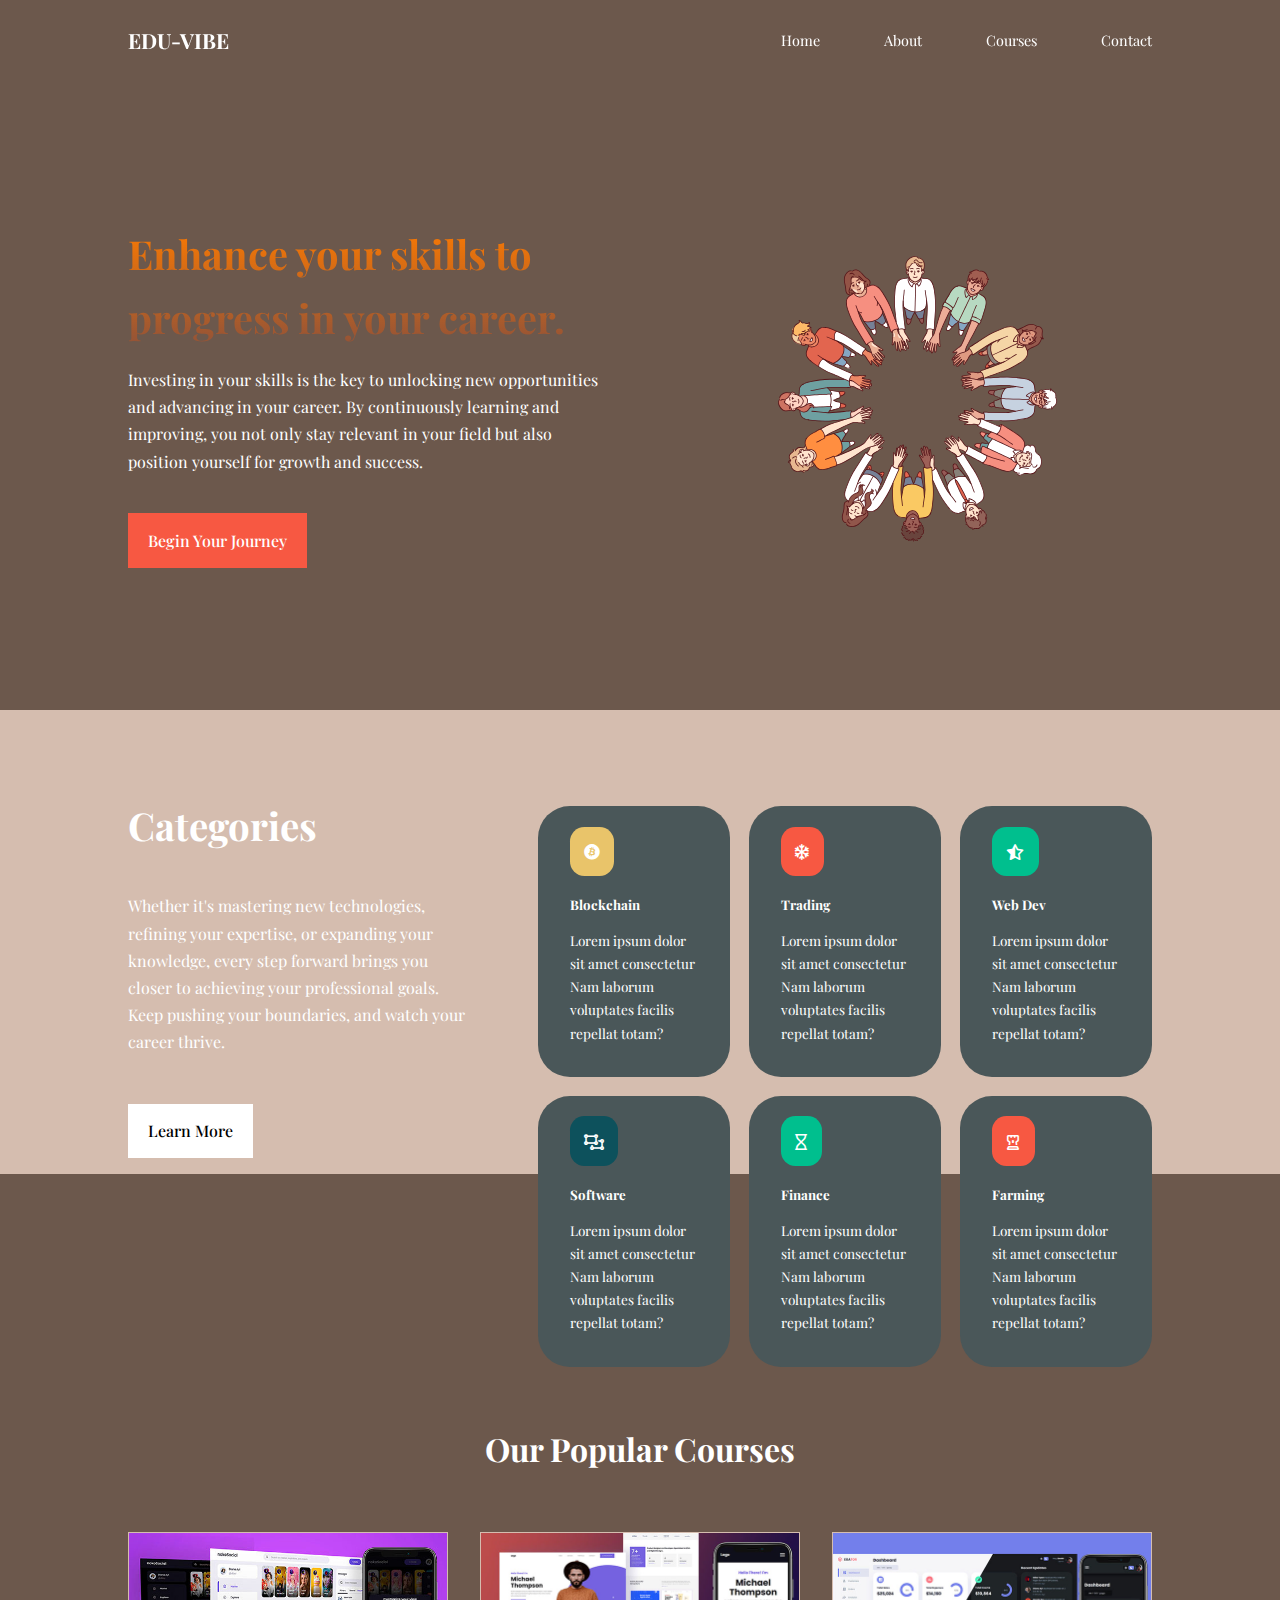
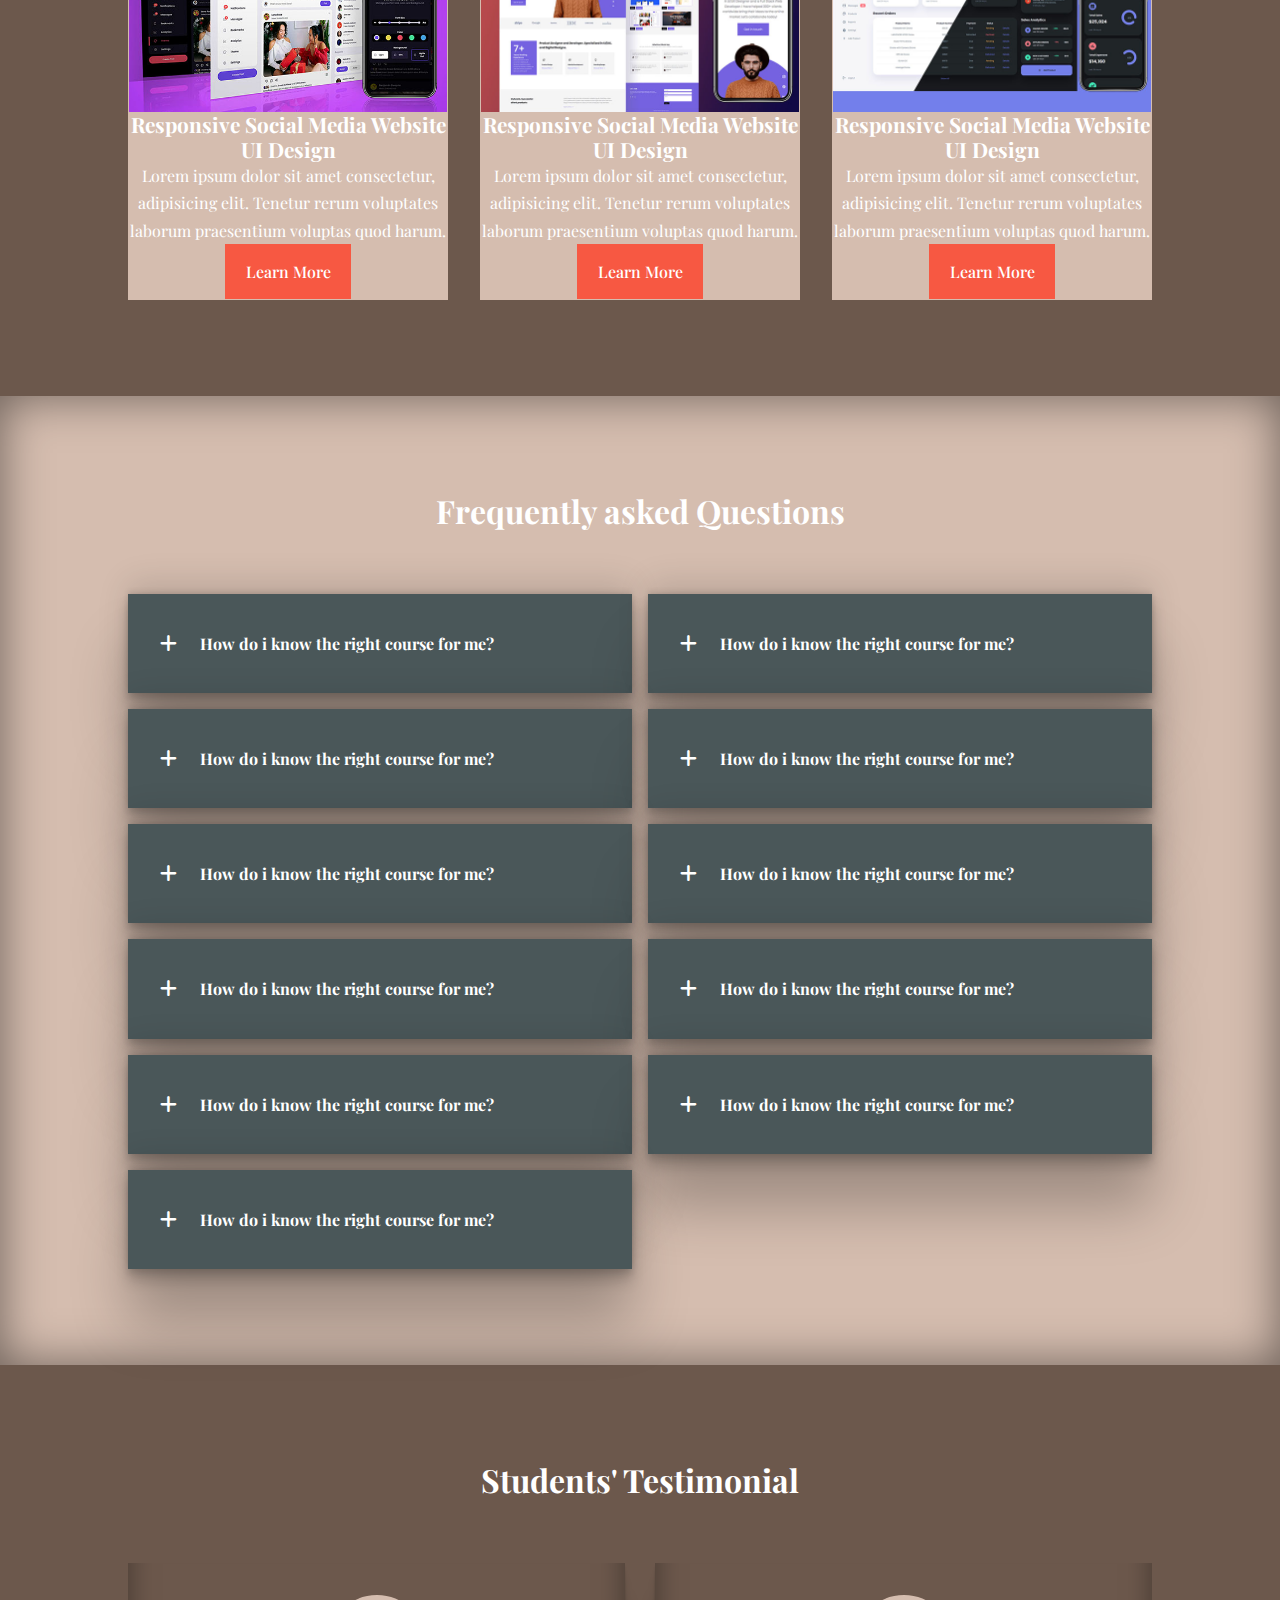
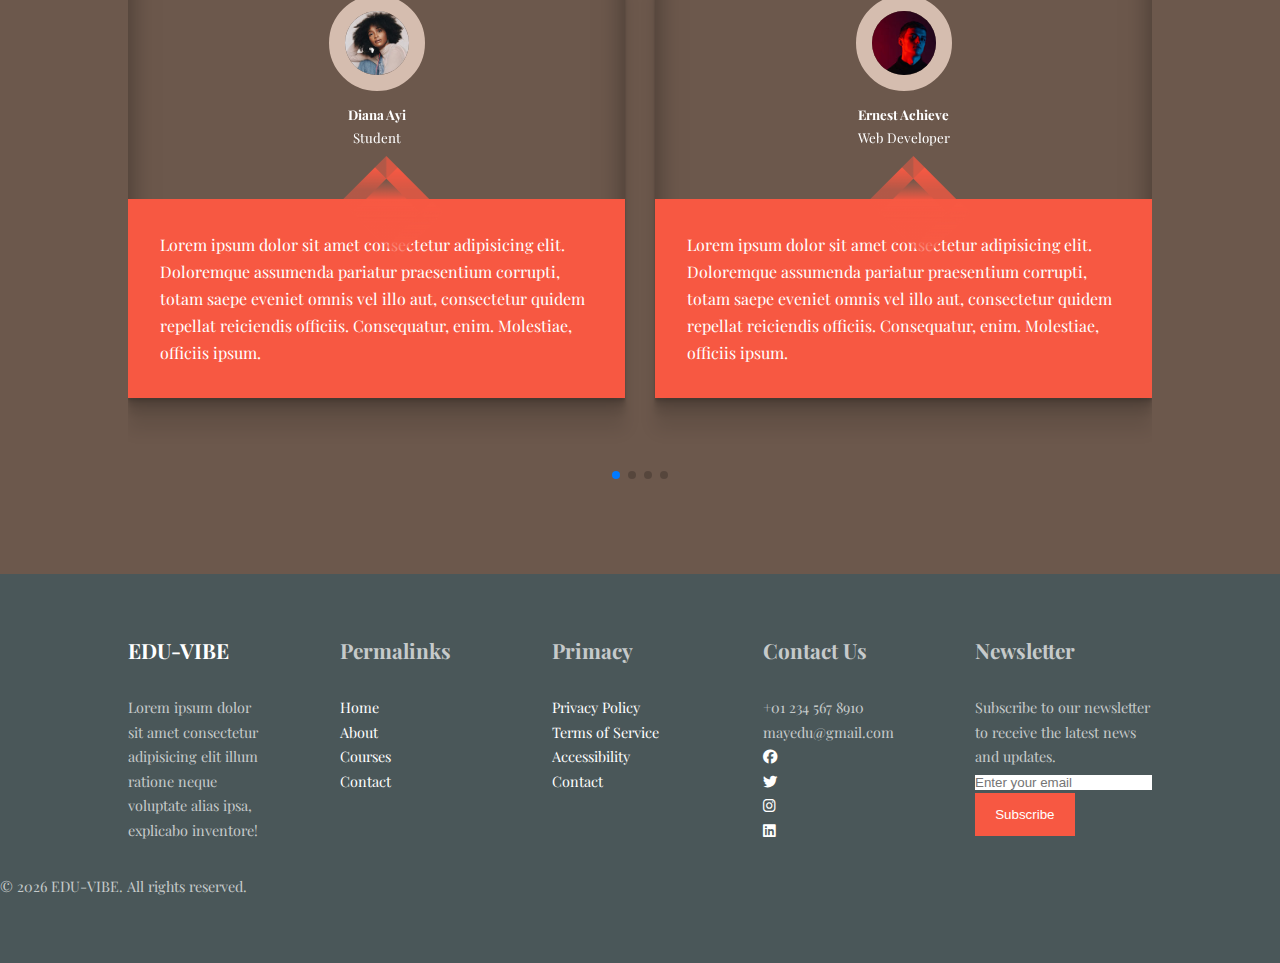
==== index.html @ c675acfc "updated" ====
<!DOCTYPE html>
<html lang="en">

<head>
    <meta charset="UTF-8">
    <meta name="viewport" content="width=device-width, initial-scale=1.0">
    <link rel="icon" href="./images/favicon.ico" type="image/favicon.ico">
    <title>Responsive Education Multi-page Website Using HTML, CSS and JavaScript</title>
    <link rel="stylesheet" href="./css/style.css">

    <!-- For Awesome font-->
    <link rel="stylesheet" href="https://cdnjs.cloudflare.com/ajax/libs/font-awesome/6.7.2/css/all.min.css"
        integrity="sha512-Evv84Mr4kqVGRNSgIGL/F/aIDqQb7xQ2vcrdIwxfjThSH8CSR7PBEakCr51Ck+w+/U6swU2Im1vVX0SVk9ABhg=="
        crossorigin="anonymous" referrerpolicy="no-referrer" />

    <!-- Google font  -->
    <link rel="preconnect" href="https://fonts.googleapis.com">
    <link rel="preconnect" href="https://fonts.gstatic.com" crossorigin>
    <link href="https://fonts.googleapis.com/css2?family=Playfair+Display:ital,wght@0,400..900;1,400..900&display=swap"
        rel="stylesheet">

    <!-- Swiper  -->
    <link rel="stylesheet" href="https://cdn.jsdelivr.net/npm/swiper@11/swiper-bundle.min.css" />


    <script src="./main.js" defer></script>

</head>

<body>
    <!--============ NAVBAR ============== -->
    <nav>
        <div class="container nav__container">
            <a href="index.html">
                <h4 class="">EDU-VIBE</h4>
            </a>
            <ul class="nav__menu">
                <li><a href="index.html">Home</a></li>
                <li><a href="about.html">About</a></li>
                <li><a href="courses.html">Courses</a></li>
                <li><a href="contact.html">Contact</a></li>
            </ul>
            <button id="open-menu-btn">
                <i class="fa-solid fa-bars"></i>
            </button>
            <button id="close-menu-btn">
                <i class="fa-solid fa-xmark"></i>
            </button>
        </div>
    </nav>
    <!--============ NAVBAR ENDS ============== -->

    <!--============ HERO ============== -->
    <header class="">
        <div class="container header__container">
            <div class="header__left">
                <h1 class="hero-text">Enhance your skills to progress in your career.</h1>
                <p class="">Investing in your skills is the key to unlocking new opportunities and advancing in your
                    career. By continuously learning and improving, you not only stay relevant in your field but also
                    position yourself for growth and success.

                </p>
                <a href="courses.html" class="btn btn-primary">Begin Your Journey</a>
            </div>
            <div class="header__right">
                <div class="header__right__image">
                    <img src="./images/hero.svg" alt="">
                </div>
            </div>
        </div>
    </header>
    <!--============ HERO ENDS ============== -->

    <!--============ CATEGORY SECTION ============== -->
    <section class="categories">
        <div class="container categories__container">
            <div class="categories__left">
                <h1 class="">Categories</h1>
                <p class="">Whether it's mastering new technologies, refining your
                    expertise, or expanding your knowledge, every step forward brings you closer to achieving your
                    professional goals. Keep pushing your boundaries, and watch your career thrive.</p>
                <a href="#" class="btn">Learn More</a>
            </div>
            <div class="categories__right">
                <article class="category">
                    <span class="category__icon"><i class="fa-brands fa-bitcoin"></i></span>
                    <h5>Blockchain</h5>
                    <p class="">Lorem ipsum dolor sit amet consectetur Nam laborum voluptates facilis repellat totam?
                    </p>
                </article>
                <article class="category">
                    <span class="category__icon"><i class="fa-regular fa-snowflake"></i></span>
                    <h5>Trading</h5>
                    <p class="">Lorem ipsum dolor sit amet consectetur Nam laborum voluptates facilis repellat totam?
                    </p>
                </article>
                <article class="category">
                    <span class="category__icon"><i class="fa-regular fa-star-half-stroke"></i></span>
                    <h5>Web Dev</h5>
                    <p class="">Lorem ipsum dolor sit amet consectetur Nam laborum voluptates facilis repellat totam?
                    </p>
                </article>
                <article class="category">
                    <span class="category__icon"><i class="fa-regular fa-object-ungroup"></i></span>
                    <h5>Software</h5>
                    <p class="">Lorem ipsum dolor sit amet consectetur Nam laborum voluptates facilis repellat totam?
                    </p>
                </article>
                <article class="category">
                    <span class="category__icon"><i class="fa-regular fa-hourglass"></i></span>
                    <h5>Finance</h5>
                    <p class="">Lorem ipsum dolor sit amet consectetur Nam laborum voluptates facilis repellat totam?
                    </p>
                </article>
                <article class="category">
                    <span class="category__icon"><i class="fa-regular fa-chess-rook"></i></span>
                    <h5>Farming</h5>
                    <p class="">Lorem ipsum dolor sit amet consectetur Nam laborum voluptates facilis repellat totam?
                    </p>
                </article>
            </div>
        </div>
    </section>
    <!--============ END OF CATEGORY SECTION ============== -->

    <!--============ COURSES SECTION ============== -->
    <section class="courses">
        <h2>Our Popular Courses</h2>
        <div class="container courses__container">
            <article class="course">
                <div class="course__image">
                    <img src="./images/course1.jpg" alt="">
                </div>
                <h4>Responsive Social Media Website UI Design</h4>
                <p>Lorem ipsum dolor sit amet consectetur, adipisicing elit. Tenetur rerum voluptates laborum
                    praesentium voluptas quod harum.</p>
                <a href="courses.html" class="btn btn-primary">Learn More</a>
            </article>

            <article class="course">
                <div class="course__image">
                    <img src="./images/course2.jpg" alt="">
                </div>
                <h4>Responsive Social Media Website UI Design</h4>
                <p>Lorem ipsum dolor sit amet consectetur, adipisicing elit. Tenetur rerum voluptates laborum
                    praesentium voluptas quod harum.</p>
                <a href="courses.html" class="btn btn-primary">Learn More</a>
            </article>

            <article class="course">
                <div class="course__image">
                    <img src="./images/course3.jpg" alt="">
                </div>
                <h4>Responsive Social Media Website UI Design</h4>
                <p>Lorem ipsum dolor sit amet consectetur, adipisicing elit. Tenetur rerum voluptates laborum
                    praesentium voluptas quod harum.</p>
                <a href="courses.html" class="btn btn-primary">Learn More</a>
            </article>
        </div>
    </section>
    <!--============ END OF COURSES SECTION ============== -->


    <!--============ FAQS SECTION ============== -->
    <section class="faqs">
        <h2 class="">Frequently asked Questions </h2>
        <div class="container faqs__container">
            <article class="faq">
                <div class="faq__icon"><i class="fa-solid fa-plus"></i></div>
                <div class="question__answer">
                    <h4 class="">How do i know the right course for me?</h4>
                    <p class="">Lorem ipsum dolor sit amet consectetur adipisicing elit. Repellat ab alias deleniti eum
                        beatae officiis facere adipisci? Eligendi non quisquam, dolores iusto velit molestiae eveniet
                        vitae tempora saepe distinctio aliquid.</p>
                </div>
            </article>
            <article class="faq">
                <div class="faq__icon"><i class="fa-solid fa-plus"></i></div>
                <div class="question__answer">
                    <h4 class="">How do i know the right course for me?</h4>
                    <p class="">Lorem ipsum dolor sit amet consectetur adipisicing elit. Repellat ab alias deleniti eum
                        beatae officiis facere adipisci? Eligendi non quisquam, dolores iusto velit molestiae eveniet
                        vitae tempora saepe distinctio aliquid.</p>
                </div>
            </article>
            <article class="faq">
                <div class="faq__icon"><i class="fa-solid fa-plus"></i></div>
                <div class="question__answer">
                    <h4 class="">How do i know the right course for me?</h4>
                    <p class="">Lorem ipsum dolor sit amet consectetur adipisicing elit. Repellat ab alias deleniti eum
                        beatae officiis facere adipisci? Eligendi non quisquam, dolores iusto velit molestiae eveniet
                        vitae tempora saepe distinctio aliquid.</p>
                </div>
            </article>
            <article class="faq">
                <div class="faq__icon"><i class="fa-solid fa-plus"></i></div>
                <div class="question__answer">
                    <h4 class="">How do i know the right course for me?</h4>
                    <p class="">Lorem ipsum dolor sit amet consectetur adipisicing elit. Repellat ab alias deleniti eum
                        beatae officiis facere adipisci? Eligendi non quisquam, dolores iusto velit molestiae eveniet
                        vitae tempora saepe distinctio aliquid.</p>
                </div>
            </article>
            <article class="faq">
                <div class="faq__icon"><i class="fa-solid fa-plus"></i></div>
                <div class="question__answer">
                    <h4 class="">How do i know the right course for me?</h4>
                    <p class="">Lorem ipsum dolor sit amet consectetur adipisicing elit. Repellat ab alias deleniti eum
                        beatae officiis facere adipisci? Eligendi non quisquam, dolores iusto velit molestiae eveniet
                        vitae tempora saepe distinctio aliquid.</p>
                </div>
            </article>
            <article class="faq">
                <div class="faq__icon"><i class="fa-solid fa-plus"></i></div>
                <div class="question__answer">
                    <h4 class="">How do i know the right course for me?</h4>
                    <p class="">Lorem ipsum dolor sit amet consectetur adipisicing elit. Repellat ab alias deleniti eum
                        beatae officiis facere adipisci? Eligendi non quisquam, dolores iusto velit molestiae eveniet
                        vitae tempora saepe distinctio aliquid.</p>
                </div>
            </article>
            <article class="faq">
                <div class="faq__icon"><i class="fa-solid fa-plus"></i></div>
                <div class="question__answer">
                    <h4 class="">How do i know the right course for me?</h4>
                    <p class="">Lorem ipsum dolor sit amet consectetur adipisicing elit. Repellat ab alias deleniti eum
                        beatae officiis facere adipisci? Eligendi non quisquam, dolores iusto velit molestiae eveniet
                        vitae tempora saepe distinctio aliquid.</p>
                </div>
            </article>
            <article class="faq">
                <div class="faq__icon"><i class="fa-solid fa-plus"></i></div>
                <div class="question__answer">
                    <h4 class="">How do i know the right course for me?</h4>
                    <p class="">Lorem ipsum dolor sit amet consectetur adipisicing elit. Repellat ab alias deleniti eum
                        beatae officiis facere adipisci? Eligendi non quisquam, dolores iusto velit molestiae eveniet
                        vitae tempora saepe distinctio aliquid.</p>
                </div>
            </article>
            <article class="faq">
                <div class="faq__icon"><i class="fa-solid fa-plus"></i></div>
                <div class="question__answer">
                    <h4 class="">How do i know the right course for me?</h4>
                    <p class="">Lorem ipsum dolor sit amet consectetur adipisicing elit. Repellat ab alias deleniti eum
                        beatae officiis facere adipisci? Eligendi non quisquam, dolores iusto velit molestiae eveniet
                        vitae tempora saepe distinctio aliquid.</p>
                </div>
            </article>
            <article class="faq">
                <div class="faq__icon"><i class="fa-solid fa-plus"></i></div>
                <div class="question__answer">
                    <h4 class="">How do i know the right course for me?</h4>
                    <p class="">Lorem ipsum dolor sit amet consectetur adipisicing elit. Repellat ab alias deleniti eum
                        beatae officiis facere adipisci? Eligendi non quisquam, dolores iusto velit molestiae eveniet
                        vitae tempora saepe distinctio aliquid.</p>
                </div>
            </article>
            <article class="faq">
                <div class="faq__icon"><i class="fa-solid fa-plus"></i></div>
                <div class="question__answer">
                    <h4 class="">How do i know the right course for me?</h4>
                    <p class="">Lorem ipsum dolor sit amet consectetur adipisicing elit. Repellat ab alias deleniti eum
                        beatae officiis facere adipisci? Eligendi non quisquam, dolores iusto velit molestiae eveniet
                        vitae tempora saepe distinctio aliquid.</p>
                </div>
            </article>
        </div>
    </section>
    <!--============ END OF FAQS SECTION ============== -->


    <!--============ TESTIMONIAL SECTION ============== -->
    <section class="section container testimonials__container mySwiper">
        <h2 class="">Students' Testimonial</h2>
        <div class="swiper-wrapper">
            <article class="testimonial swiper-slide">
                <div class="avatar">
                    <img src="./images/avatar1.jpg" alt="">
                </div>
                <div class="testimonial__info">
                    <h5>Diana Ayi</h5>
                    <small>Student</small>
                </div>
                <div class="testimonial__body">
                    <p>
                        Lorem ipsum dolor sit amet consectetur adipisicing elit. Doloremque assumenda pariatur
                        praesentium corrupti, totam saepe eveniet omnis vel illo aut, consectetur quidem repellat
                        reiciendis officiis. Consequatur, enim. Molestiae, officiis ipsum.
                    </p>
                </div>
            </article>
            <article class="testimonial swiper-slide">
                <div class="avatar">
                    <img src="./images/avatar2.jpg" alt="">
                </div>
                <div class="testimonial__info">
                    <h5>Ernest Achieve</h5>
                    <small>Web Developer</small>
                </div>
                <div class="testimonial__body">
                    <p>
                        Lorem ipsum dolor sit amet consectetur adipisicing elit. Doloremque assumenda pariatur
                        praesentium corrupti, totam saepe eveniet omnis vel illo aut, consectetur quidem repellat
                        reiciendis officiis. Consequatur, enim. Molestiae, officiis ipsum.
                    </p>
                </div>
            </article>
            <article class="testimonial swiper-slide">
                <div class="avatar">
                    <img src="./images/avatar3.jpg" alt="">
                </div>
                <div class="testimonial__info">
                    <h5>Edem Quist</h5>
                    <small>Student</small>
                </div>
                <div class="testimonial__body">
                    <p>
                        Lorem ipsum dolor sit amet consectetur adipisicing elit. Doloremque assumenda pariatur
                        praesentium corrupti, totam saepe eveniet omnis vel illo aut, consectetur quidem repellat
                        reiciendis officiis. Consequatur, enim. Molestiae, officiis ipsum.
                    </p>
                </div>
            </article>
            <article class="testimonial swiper-slide">
                <div class="avatar">
                    <img src="./images/avatar4.jpg" alt="">
                </div>
                <div class="testimonial__info">
                    <h5>Hajia Bintu</h5>
                    <small>Student</small>
                </div>
                <div class="testimonial__body">
                    <p>
                        Lorem ipsum dolor sit amet consectetur adipisicing elit. Doloremque assumenda pariatur
                        praesentium corrupti, totam saepe eveniet omnis vel illo aut, consectetur quidem repellat
                        reiciendis officiis. Consequatur, enim. Molestiae, officiis ipsum.
                    </p>
                </div>
            </article>
            <article class="testimonial swiper-slide">
                <div class="avatar">
                    <img src="./images/avatar5.jpg" alt="">
                </div>
                <div class="testimonial__info">
                    <h5>Jane Doe</h5>
                    <small>Student</small>
                </div>
                <div class="testimonial__body">
                    <p>
                        Lorem ipsum dolor sit amet consectetur adipisicing elit. Doloremque assumenda pariatur
                        praesentium corrupti, totam saepe eveniet omnis vel illo aut, consectetur quidem repellat
                        reiciendis officiis.Totam saepe eveniet omnis vel illo aut, consectetur reiciendis officiis.
                    </p>
                </div>
            </article>
        </div>
        <div class="swiper-pagination"></div>
    </section>
    <!--============ END OF TESTIMONIAL SECTION ============== -->



    <!--============ FOOTER  SECTION ============== -->
    <footer class="">
        <div class="container footer__container">
            <div class="footer__1">
                <a href="index.html" class="footer__logo">
                    <h4>EDU-VIBE</h4>
                </a>
                <p>Lorem ipsum dolor sit amet consectetur adipisicing elit illum ratione neque voluptate alias ipsa,
                    explicabo inventore!</p>
            </div>
            <div class="footer_2">
                <h4>Permalinks</h4>
                <ul class="permalinks">
                    <li><a href="index.html">Home</a></li>
                    <li><a href="about.html">About</a></li>
                    <li><a href="courses.html">Courses</a></li>
                    <li><a href="contact.html">Contact</a></li>
                </ul>
            </div>
            <div class="footer__3">
                <h4>Primacy</h4>
                <ul class="primacy">
                    <li><a href="#">Privacy Policy</a></li>
                    <li><a href="#">Terms of Service</a></li>
                    <li><a href="#">Accessibility</a></li>
                    <li><a href="#">Contact</a></li>
            </div>
            <div class="footer__5">
                <h4>Contact Us</h4>
                <div>
                    <p>+01 234 567 8910</p>
                    <p>mayedu@gmail.com</p>
                </div>
                <ul class="footer__socials">
                    <li>
                        <a href="#"><i class="fa-brands fa-facebook"></i></a>
                    </li>
                    <li>
                        <a href="#"><i class="fa-brands fa-twitter"></i></a>
                    </li>
                    <li>
                        <a href="#"><i class="fa-brands fa-instagram"></i></a>
                    </li>
                    <li>
                        <a href="#"><i class="fa-brands fa-linkedin"></i></a>
                </ul>
            </div>
            <div class="footer__4">
                <h4>Newsletter</h4>
                <p>Subscribe to our newsletter to receive the latest news and updates.</p>
                <form action="">
                    <input type="email" placeholder="Enter your email">
                    <button type="submit" class="btn btn-primary">Subscribe</button>
                </form>
            </div>
        </div>
        <hr class=""/>
        <div class="footer__copyright">
            <p>&copy; <span id="currentYear"></span> EDU-VIBE. All rights reserved.</p>
        </div>
    </footer>
    <!--============ END FOOTER SECTION ============== -->




    <script src="https://cdn.jsdelivr.net/npm/swiper@11/swiper-bundle.min.js"></script>
    <script>
        var swiper = new Swiper(".mySwiper", {
            slidesPerView: 2,
            spaceBetween: 30,
            pagination: {
                el: ".swiper-pagination",
                clickable: true,
            }
            ,
        })
    </script>

</body>

</html>
---- css/style.css ----
/* Over-ride default browser styles */
* {
  margin: 0;
  text-decoration: none;
  list-style: none;
  box-sizing: border-box;
  padding: 0;
  border: 0;
  outline: 0;
}

/*===== CSS Variables help to customize page  ===== */
/* #d4a373
#e9c46a
#4a5759
#d5bdaf
#6c584c */
:root {
  --color-primary: #e9c46a;
  --color-success: #00bf8e;
  --color-warning: #0d515c;
  --color-danger: #f75842;
  --color-danger-variant: rgba(247, 88, 66, 0.5);
  --color-white: #fff;
  --color-light: rgba(255, 255, 255, 0.7);
  --color-black: #000;
  --color-bg: #6c584c;
  --color-bg1: #d5bdaf;
  --color-bg2: #4a5759;

  --container-width-lg: 80%;
  --container-width-md: 90%;
  --container-width-sm: 95%;

  --transition: all 0.4s ease;
}

body {
  font-family: "Playfair Display", serif;
  line-height: 1.7;
  color: var(--color-white);
  background: var(--color-bg);
}
.container {
  width: var(--container-width-lg);
  margin: 0 auto;
}

section {
  padding: 6rem 0;
}

section h2 {
  text-align: center;
  margin-bottom: 4rem;
}

h1,
h2,
h3,
h4,
h5 {
  line-height: 1.2;
}

h1 {
  font-size: 2.4rem;
}
h2 {
  font-size: 2rem;
}
h3 {
  font-size: 1.6rem;
}
h4 {
  font-size: 1.3rem;
}
a {
  color: var(--color-white);
}
img {
  width: 100%;
  display: block;
  object-fit: cover;
}
.btn {
  display: inline-block;
  padding: 0.8rem 1.2rem;
  background: var(--color-white);
  color: var(--color-black);
  border: 1px solid transparent;
  font-weight: 500;
  transition: var(--transition);
}

.btn:hover {
  background: transparent;
  color: var(--color-white);
  border-color: var(--color-white);
}

.btn-primary {
  background: var(--color-danger);
  color: var(--color-white);
}

/*=============== NAVBAR =============== */

nav {
  background: transparent;
  width: 100vw;
  height: 5rem;
  position: fixed;
  top: 0;
  z-index: 11;
}

/* change navbar styles on scroll using javascript */
.window-scroll {
  background: var(--color-danger);
  box-shadow: 0 1rem 2rem rgba(0, 0, 0, 0.3);
}

.nav__container {
  display: flex;
  justify-content: space-between;
  align-items: center;
  height: 100%;
}

nav button {
  display: none;
}

.nav__menu {
  display: flex;
  gap: 4rem;
  align-items: center;
}

.nav__menu a {
  font-size: 0.9rem;
  transition: all 500ms linear;
}

.nav__menu a:hover {
  color: var(--color-bg2);
}

/*================= HERO ================= */

header {
  position: relative;
  top: 5rem;
  overflow: hidden;
  height: 70vh;
  margin-bottom: 5rem;
}

.header__container {
  display: grid;
  grid-template-columns: 1fr 1fr;
  align-items: center;
  gap: 5rem;
  height: 100%;
}

.header__left .hero-text {
  font-style: normal;
  font-weight: 700;
  font-size: 40px;
  line-height: 64px;
  background: linear-gradient(180deg, #ff7b00 0%, rgba(255, 61, 0, 0.24) 100%);
  -webkit-background-clip: text;
  -webkit-text-fill-color: transparent;
  background-clip: text;
}

.header__left p {
  margin: 1rem 0 2.4rem;
}

/* ================ CATEGORIES ================ */
.categories {
  background: var(--color-bg1);
  height: 29rem;
}

.categories h1 {
  line-height: 1;
  margin-bottom: 3rem;
}

.categories__container {
  display: grid;
  grid-template-columns: 40% 60%;
  /* gap: 4rem; */
}

.categories__left {
  margin-right: 4rem;
}

.categories__left p {
  margin: 1rem 0 3rem;
}

.categories__right {
  display: grid;
  grid-template-columns: repeat(3, 1fr);
  gap: 1.2rem;
}

.category {
  background: var(--color-bg2);
  padding: 2rem;
  border-radius: 2rem;
  transition: var(--transition);
}

.category:hover {
  box-shadow: 0 3rem 3rem rgba(0, 0, 0, 0.3);
  z-index: 1;
}

.category:nth-child(2) .category__icon {
  background: var(--color-danger);
}

.category:nth-child(3) .category__icon {
  background: var(--color-success);
}

.category:nth-child(4) .category__icon {
  background: var(--color-warning);
}

.category:nth-child(5) .category__icon {
  background: var(--color-success);
}

.category:nth-child(6) .category__icon {
  background: var(--color-danger);
}

.category__icon {
  background: var(--color-primary);
  padding: 0.9rem;
  border-radius: 0.9rem;
}

.category h5 {
  margin: 2rem 0 1rem;
}

.category p {
  font-size: 0.85rem;
}

/* ================ POPULAR COURSES ================ */
.courses {
  margin-top: 10rem;
}

.courses__container {
  display: grid;
  grid-template-columns: repeat(3, 1fr);
  gap: 2rem;
}

.course {
  background: var(--color-bg1);
  text-align: center;
  border: 1px solid transparent;
}

.course:hover {
  border: 1px solid var(--color-bg1);
  border-radius: 5px;
  background: transparent;
}

.course__info {
  padding: 2rem;
}

.course__info p {
  margin: 1.2rem 0 2rem;
  font-size: 0.9rem;
}

/* ================ FAQs ================ */
.faqs {
  background: var(--color-bg1);
  box-shadow: inset 0 0 3rem rgba(0, 0, 0, 0.5);
}

.faqs__container {
  display: grid;
  grid-template-columns: 1fr 1fr;
  gap: 1rem;
}

.faq {
  padding: 2rem;
  display: flex;
  align-items: center;
  gap: 1.4rem;
  height: fit-content;
  background: var(--color-bg2);
  cursor: pointer;
  box-shadow: rgba(0, 0, 0, 0.25) 0px 54px 55px,
    rgba(0, 0, 0, 0.12) 0px -12px 30px, rgba(0, 0, 0, 0.12) 0px 4px 6px,
    rgba(0, 0, 0, 0.17) 0px 12px 13px, rgba(0, 0, 0, 0.09) 0px -3px 5px;
  transition: all 1s ease-out;
}

.faq h4 {
  font-size: 1rem;
  line-height: 2.2;
}

.faq__icon {
  align-self: flex-start;
  font-size: 1.2rem;
}

.faq p {
  margin-top: 0.8rem;
  display: none;
}

.faq.open p {
  display: block;
}

/* ================ TESTIMONIALS ================ */
.testimonials__container {
  overflow-x: hidden;
  position: relative;
  margin-bottom: 5rem;
}

.testimonial {
  padding-top: 2rem;
  box-shadow: rgba(0, 0, 0, 0.17) 0px -23px 25px 0px inset,
    rgba(0, 0, 0, 0.15) 0px -36px 30px 0px inset,
    rgba(0, 0, 0, 0.1) 0px -79px 40px 0px inset, rgba(0, 0, 0, 0.06) 0px 2px 1px,
    rgba(0, 0, 0, 0.09) 0px 4px 2px, rgba(0, 0, 0, 0.09) 0px 8px 4px,
    rgba(0, 0, 0, 0.09) 0px 16px 8px, rgba(0, 0, 0, 0.09) 0px 32px 16px;
       cursor: grab;
}

.avatar {
  width: 6rem;
  height: 6rem;
  border-radius: 50%;
  overflow: hidden;
  margin: 0 auto 1rem;
  border: 1rem solid var(--color-bg1);
}

.testimonial__info {
  text-align: center;
}

.testimonial__body {
  background: var(--color-danger);
  padding: 2rem;
  margin-top: 3rem;
  position: relative;
}

.testimonial__body::before {
  content: "";
  position: absolute;
  background: linear-gradient(
    135deg,
    transparent,
    var(--color-danger),
    var(--color-danger-variant),
    var(--color-danger-variant)
  );
  display: block;
  top: -1.5rem;
  left: 45%;
  /* transform: translateX(-50%); */
  transform: rotate(45deg);
  width: 3rem;
  height: 3rem;
  border-left: 1rem solid transparent;
  border-right: 1rem solid transparent;
  border-top: 1rem solid var(--color-danger-variant);
}

/* ================ FOOTER ================ */
footer {
  background: var(--color-bg2);
  padding: 4rem 0;
  color: var(--color-light);
  font-size: 0.9rem;
}

.footer__container {
  display: grid;
  grid-template-columns: repeat(5, 1fr);
  gap: 5rem;
}

.footer__container > div h4{
  margin-bottom: 2rem;
}

.footer__1 p{
  margin: 0 0 2rem;
}
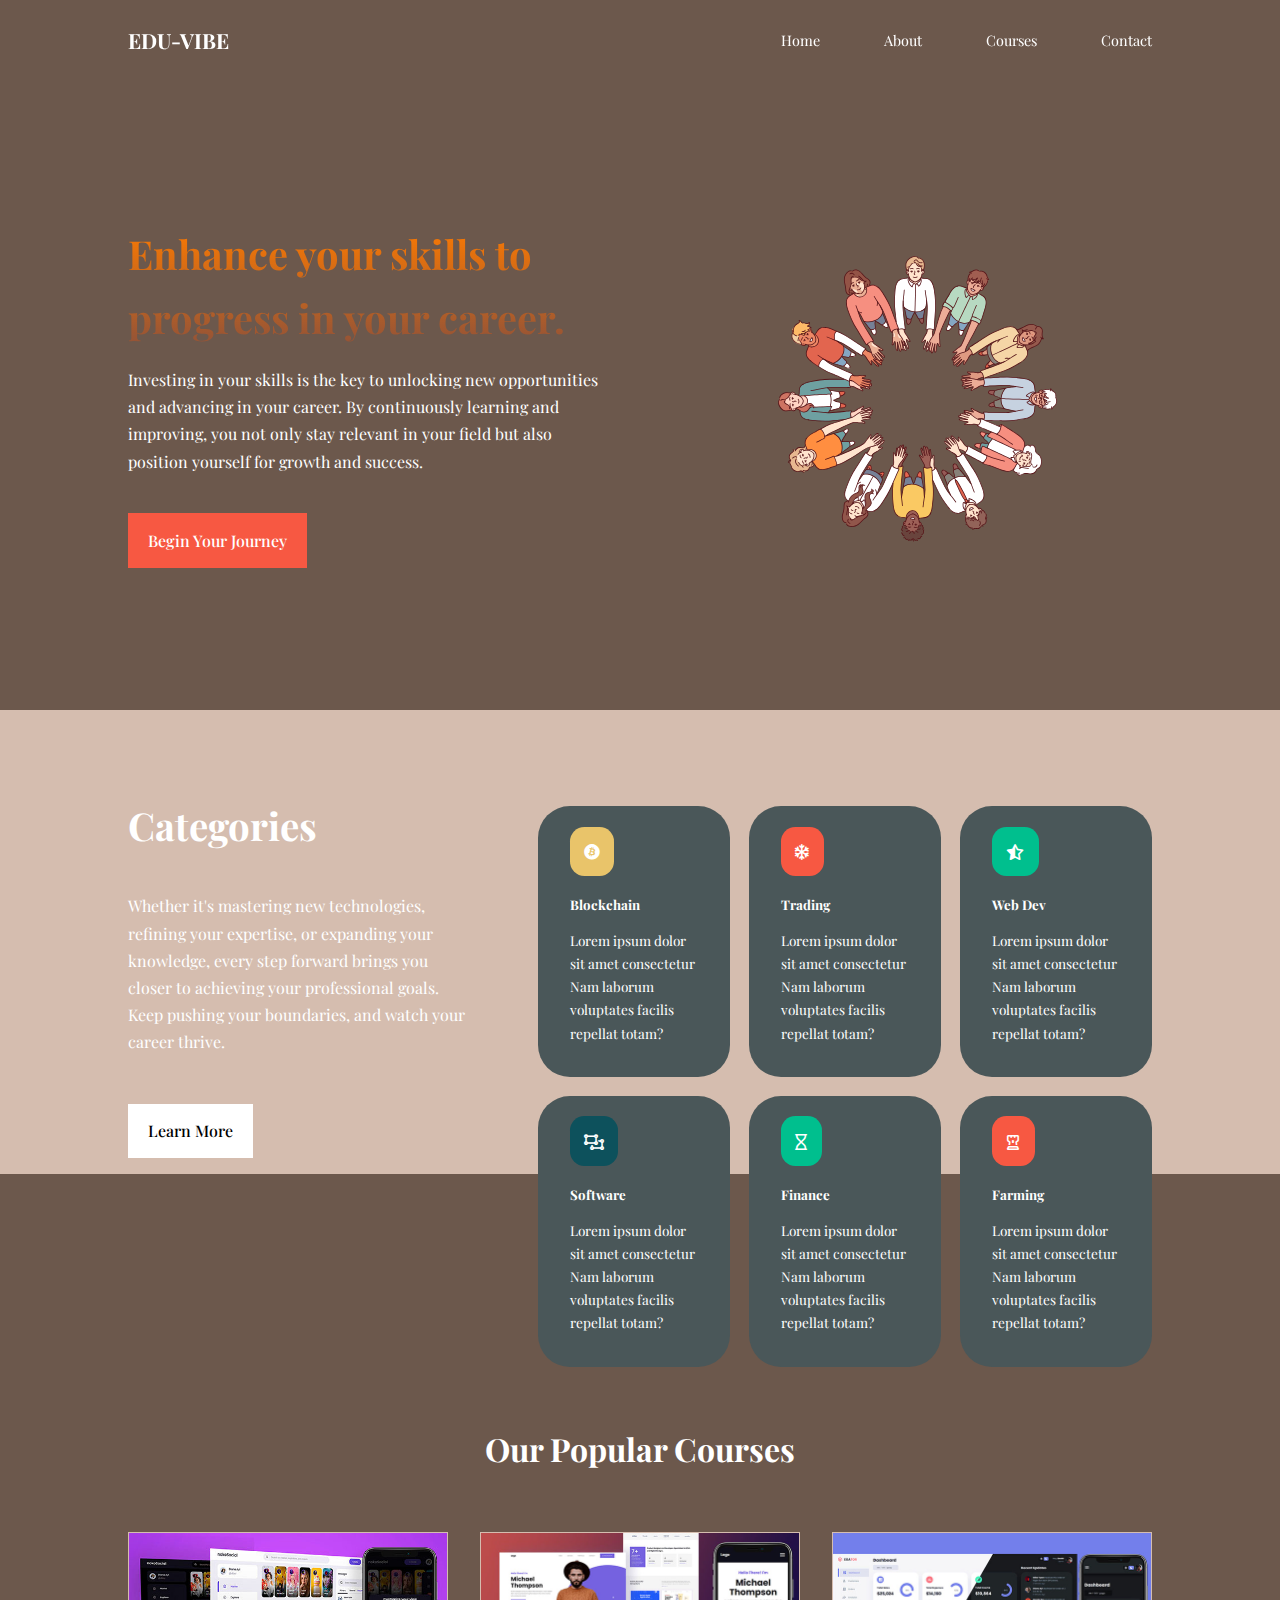
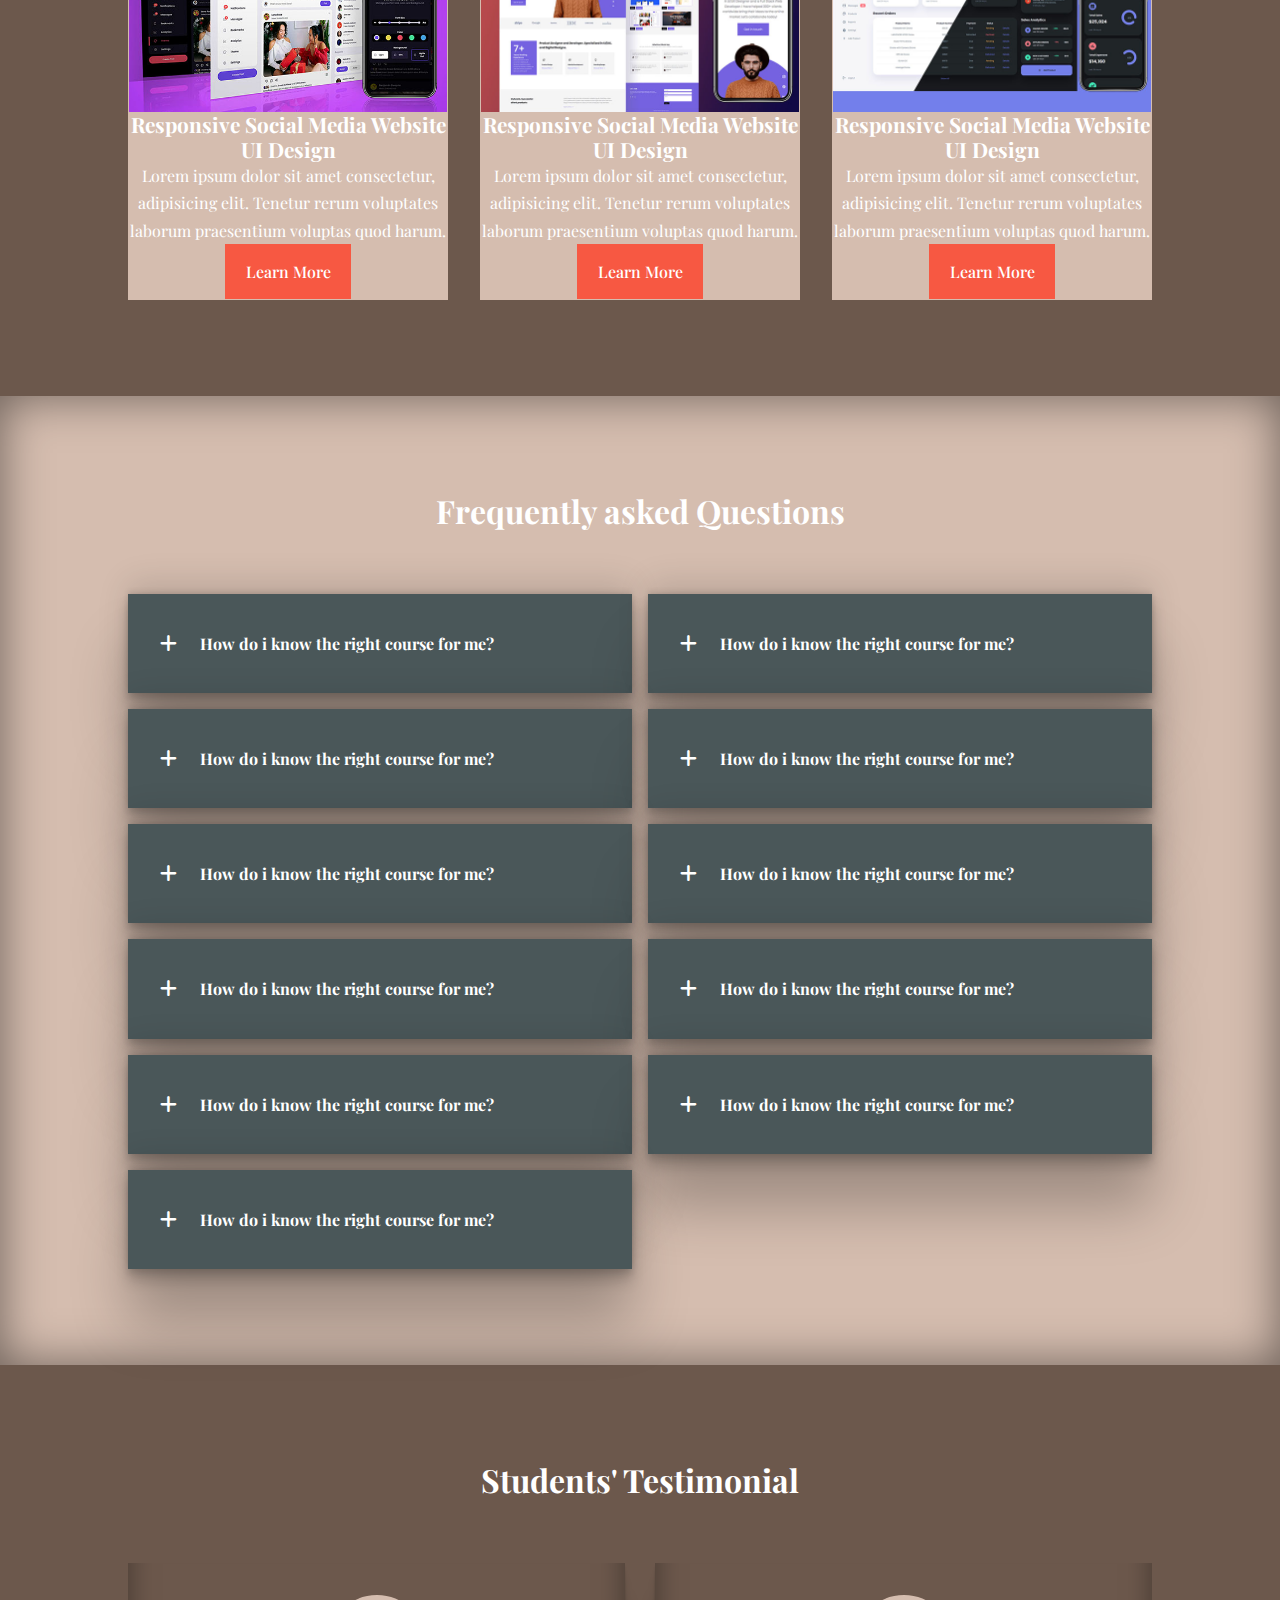
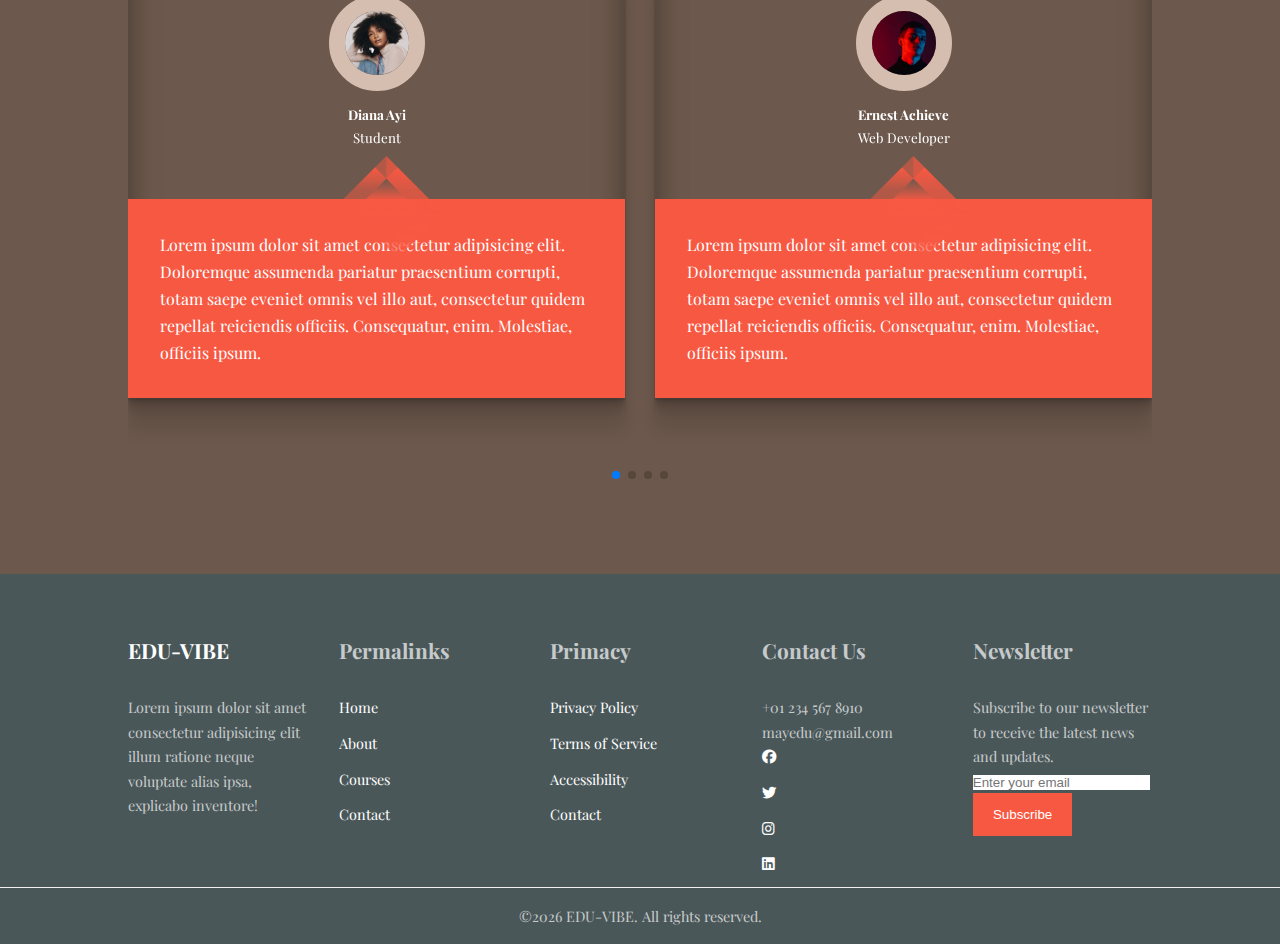
==== commit 8788c9f0: "updated" ====
--- a/index.html
+++ b/index.html
@@ -416,13 +416,12 @@
                 </form>
             </div>
         </div>
-        <hr class=""/>
+        <hr style="height: 0.5px; background-color: rgb(241, 241, 241); border: none;" />
         <div class="footer__copyright">
-            <p>&copy; <span id="currentYear"></span> EDU-VIBE. All rights reserved.</p>
+            <p>&copy;<span id="currentYear"></span> EDU-VIBE. All rights reserved.</p>
         </div>
     </footer>
     <!--============ END FOOTER SECTION ============== -->
-
 
 
 
--- a/css/style.css
+++ b/css/style.css
@@ -396,7 +396,7 @@
 /* ================ FOOTER ================ */
 footer {
   background: var(--color-bg2);
-  padding: 4rem 0;
+  padding: 4rem 0 1rem 0;
   color: var(--color-light);
   font-size: 0.9rem;
 }
@@ -404,7 +404,7 @@
 .footer__container {
   display: grid;
   grid-template-columns: repeat(5, 1fr);
-  gap: 5rem;
+  gap: 2rem;
 }
 
 .footer__container > div h4{
@@ -413,4 +413,14 @@
 
 .footer__1 p{
   margin: 0 0 2rem;
+}
+
+footer ul li{
+  margin-bottom: 0.7rem;
+}
+
+.footer__copyright{
+  grid-column: 1 / -1;
+  text-align: center;
+    margin-top: 1rem;
 }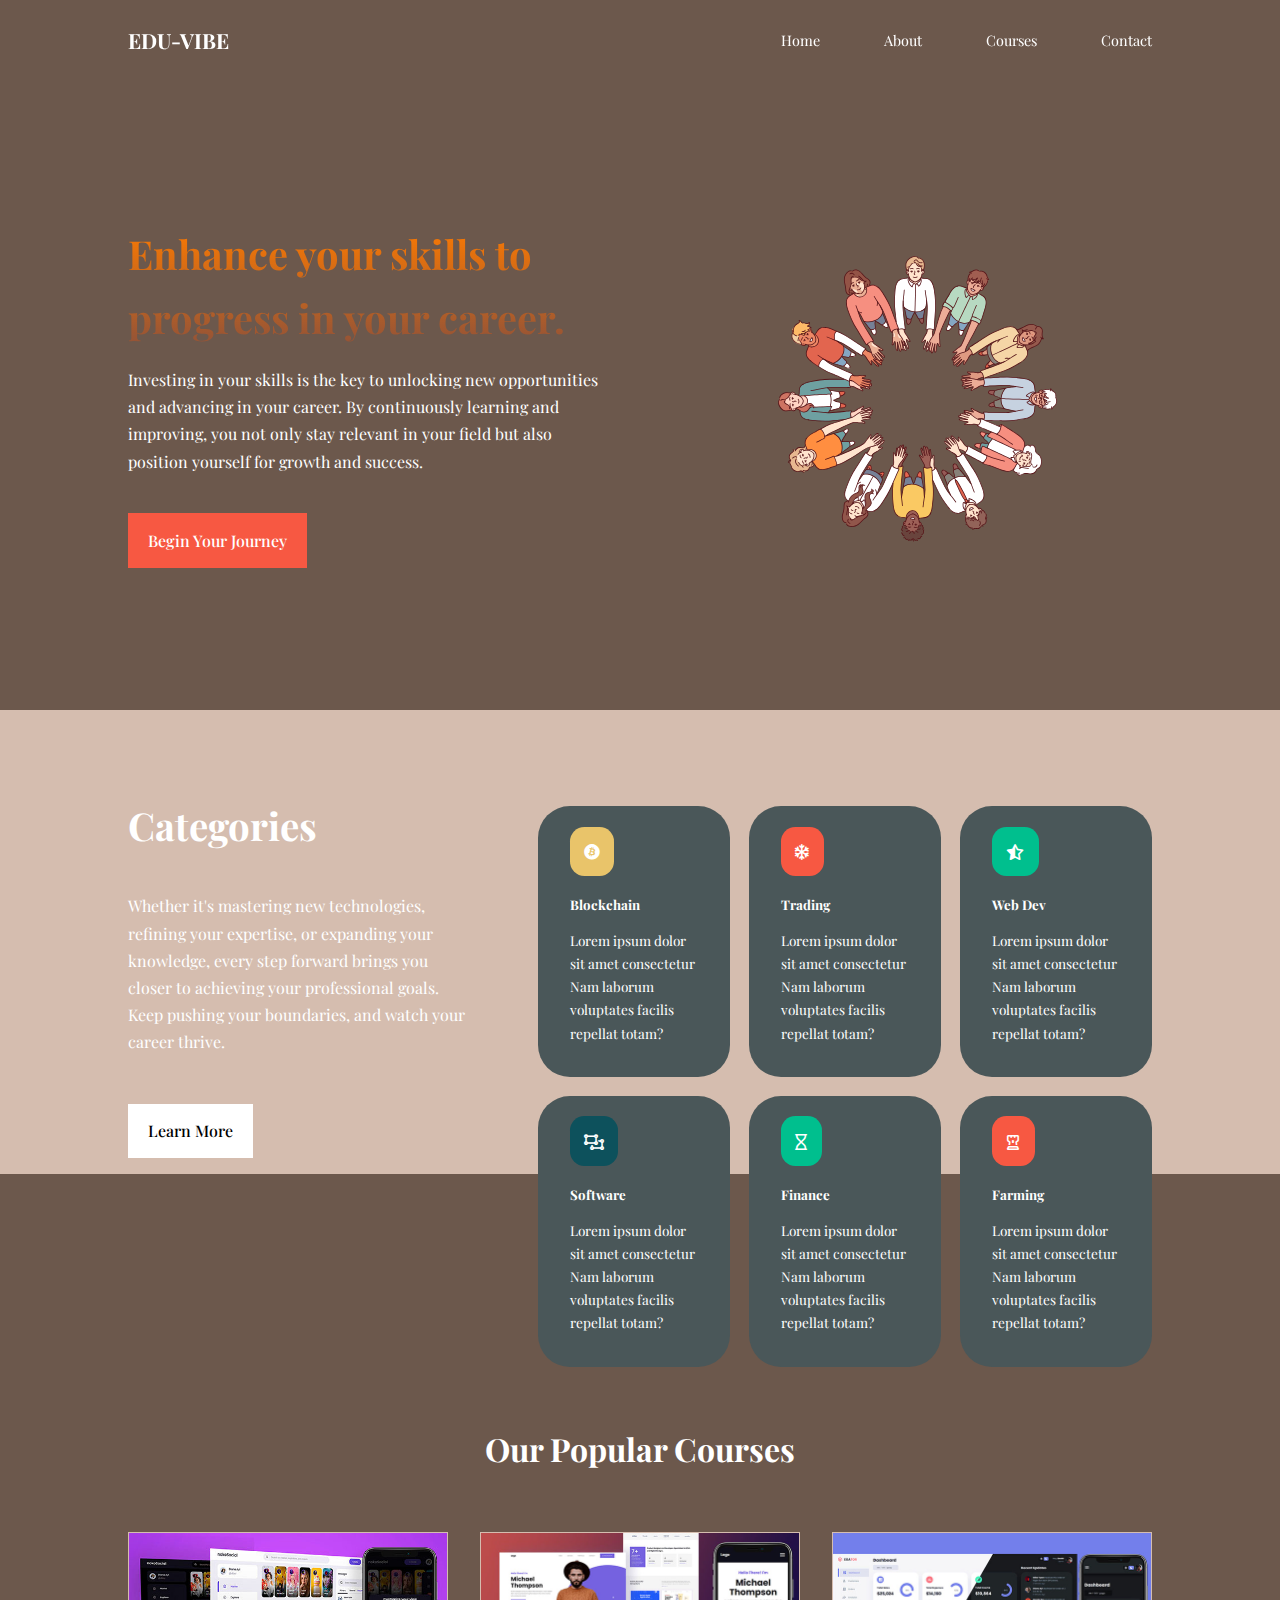
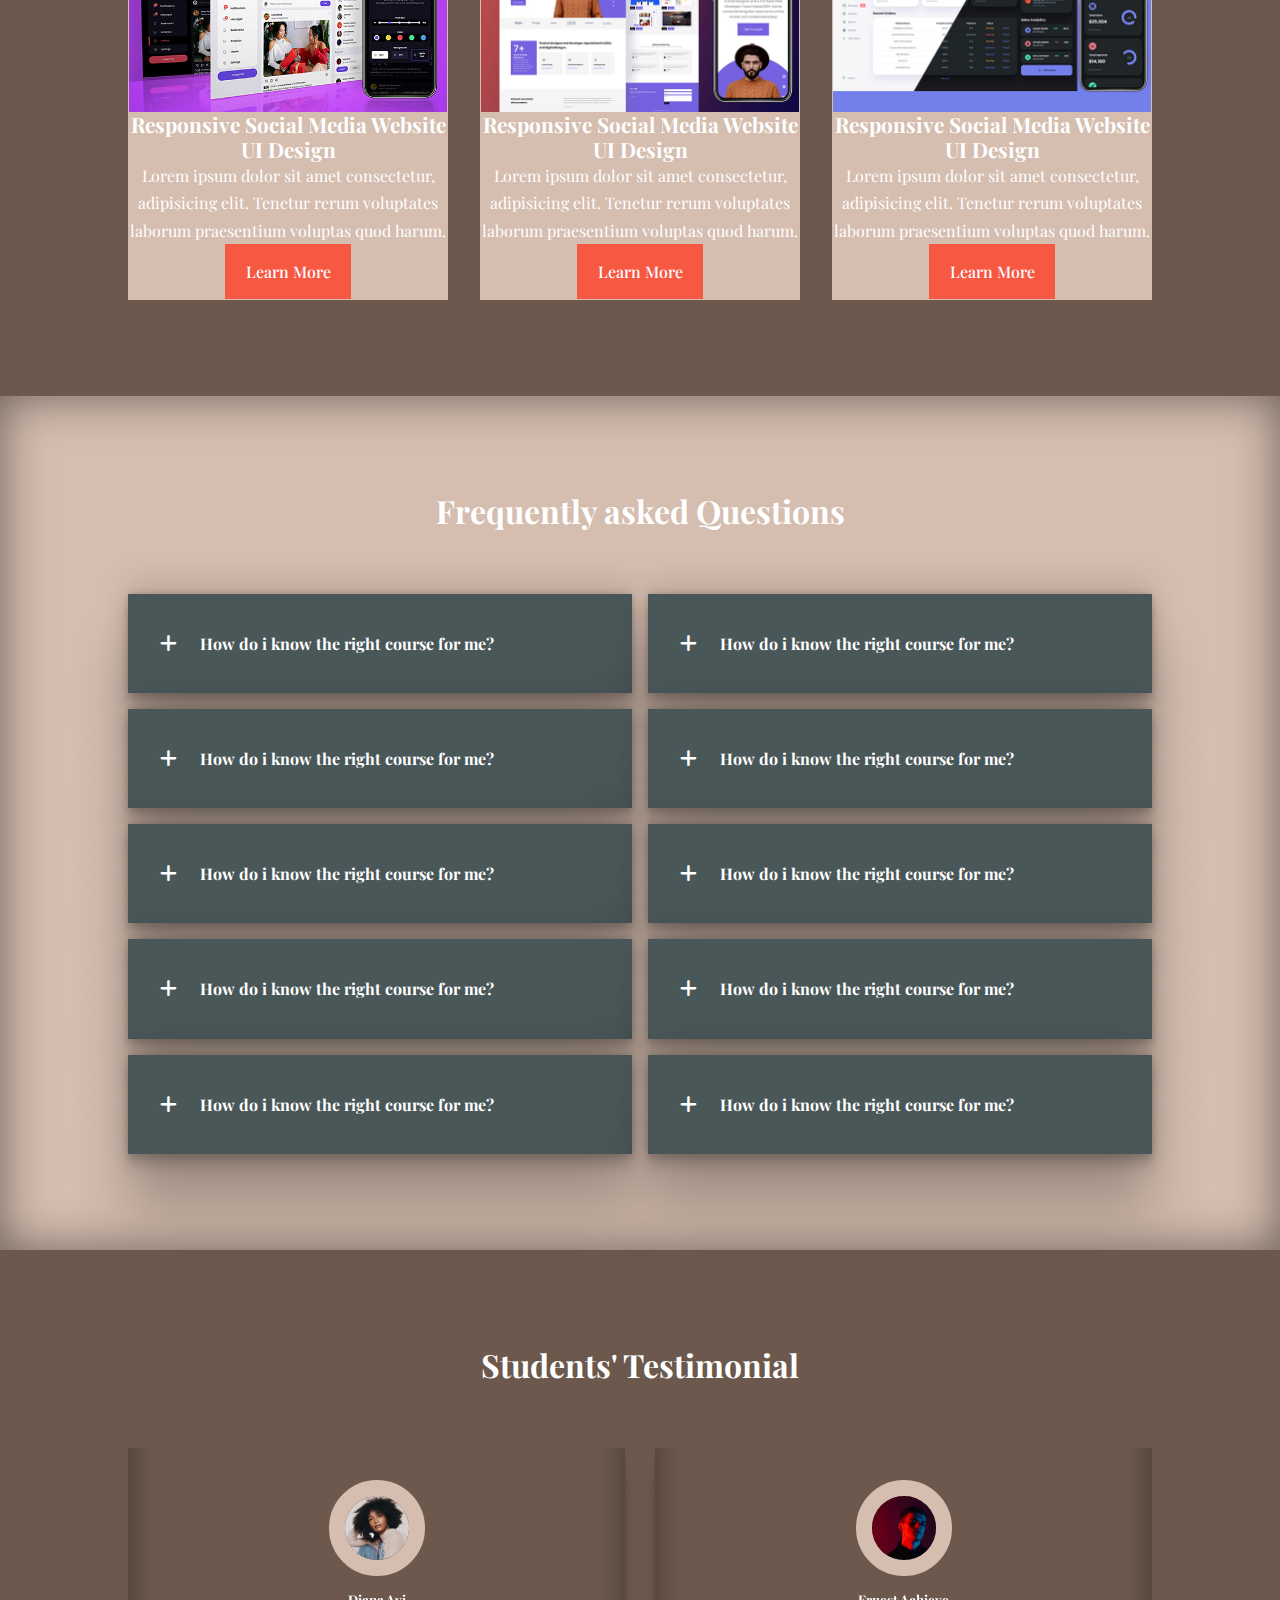
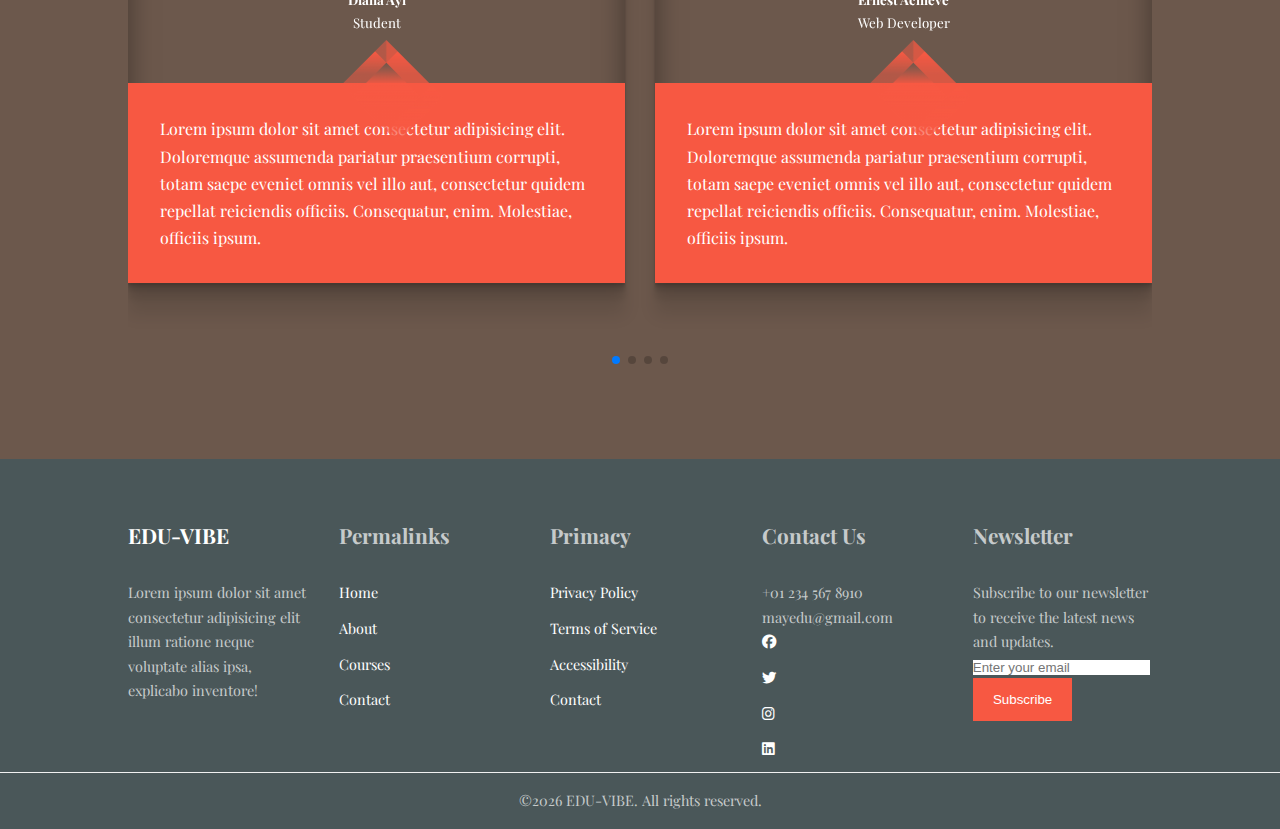
==== commit b8df4516: "updated" ====
--- a/index.html
+++ b/index.html
@@ -255,15 +255,6 @@
                         vitae tempora saepe distinctio aliquid.</p>
                 </div>
             </article>
-            <article class="faq">
-                <div class="faq__icon"><i class="fa-solid fa-plus"></i></div>
-                <div class="question__answer">
-                    <h4 class="">How do i know the right course for me?</h4>
-                    <p class="">Lorem ipsum dolor sit amet consectetur adipisicing elit. Repellat ab alias deleniti eum
-                        beatae officiis facere adipisci? Eligendi non quisquam, dolores iusto velit molestiae eveniet
-                        vitae tempora saepe distinctio aliquid.</p>
-                </div>
-            </article>
         </div>
     </section>
     <!--============ END OF FAQS SECTION ============== -->
--- a/css/style.css
+++ b/css/style.css
@@ -348,7 +348,7 @@
     rgba(0, 0, 0, 0.1) 0px -79px 40px 0px inset, rgba(0, 0, 0, 0.06) 0px 2px 1px,
     rgba(0, 0, 0, 0.09) 0px 4px 2px, rgba(0, 0, 0, 0.09) 0px 8px 4px,
     rgba(0, 0, 0, 0.09) 0px 16px 8px, rgba(0, 0, 0, 0.09) 0px 32px 16px;
-       cursor: grab;
+  cursor: grab;
 }
 
 .avatar {
@@ -407,20 +407,20 @@
   gap: 2rem;
 }
 
-.footer__container > div h4{
+.footer__container > div h4 {
   margin-bottom: 2rem;
 }
 
-.footer__1 p{
+.footer__1 p {
   margin: 0 0 2rem;
 }
 
-footer ul li{
+footer ul li {
   margin-bottom: 0.7rem;
 }
 
-.footer__copyright{
+.footer__copyright {
   grid-column: 1 / -1;
   text-align: center;
-    margin-top: 1rem;
-}+  margin-top: 1rem;
+}
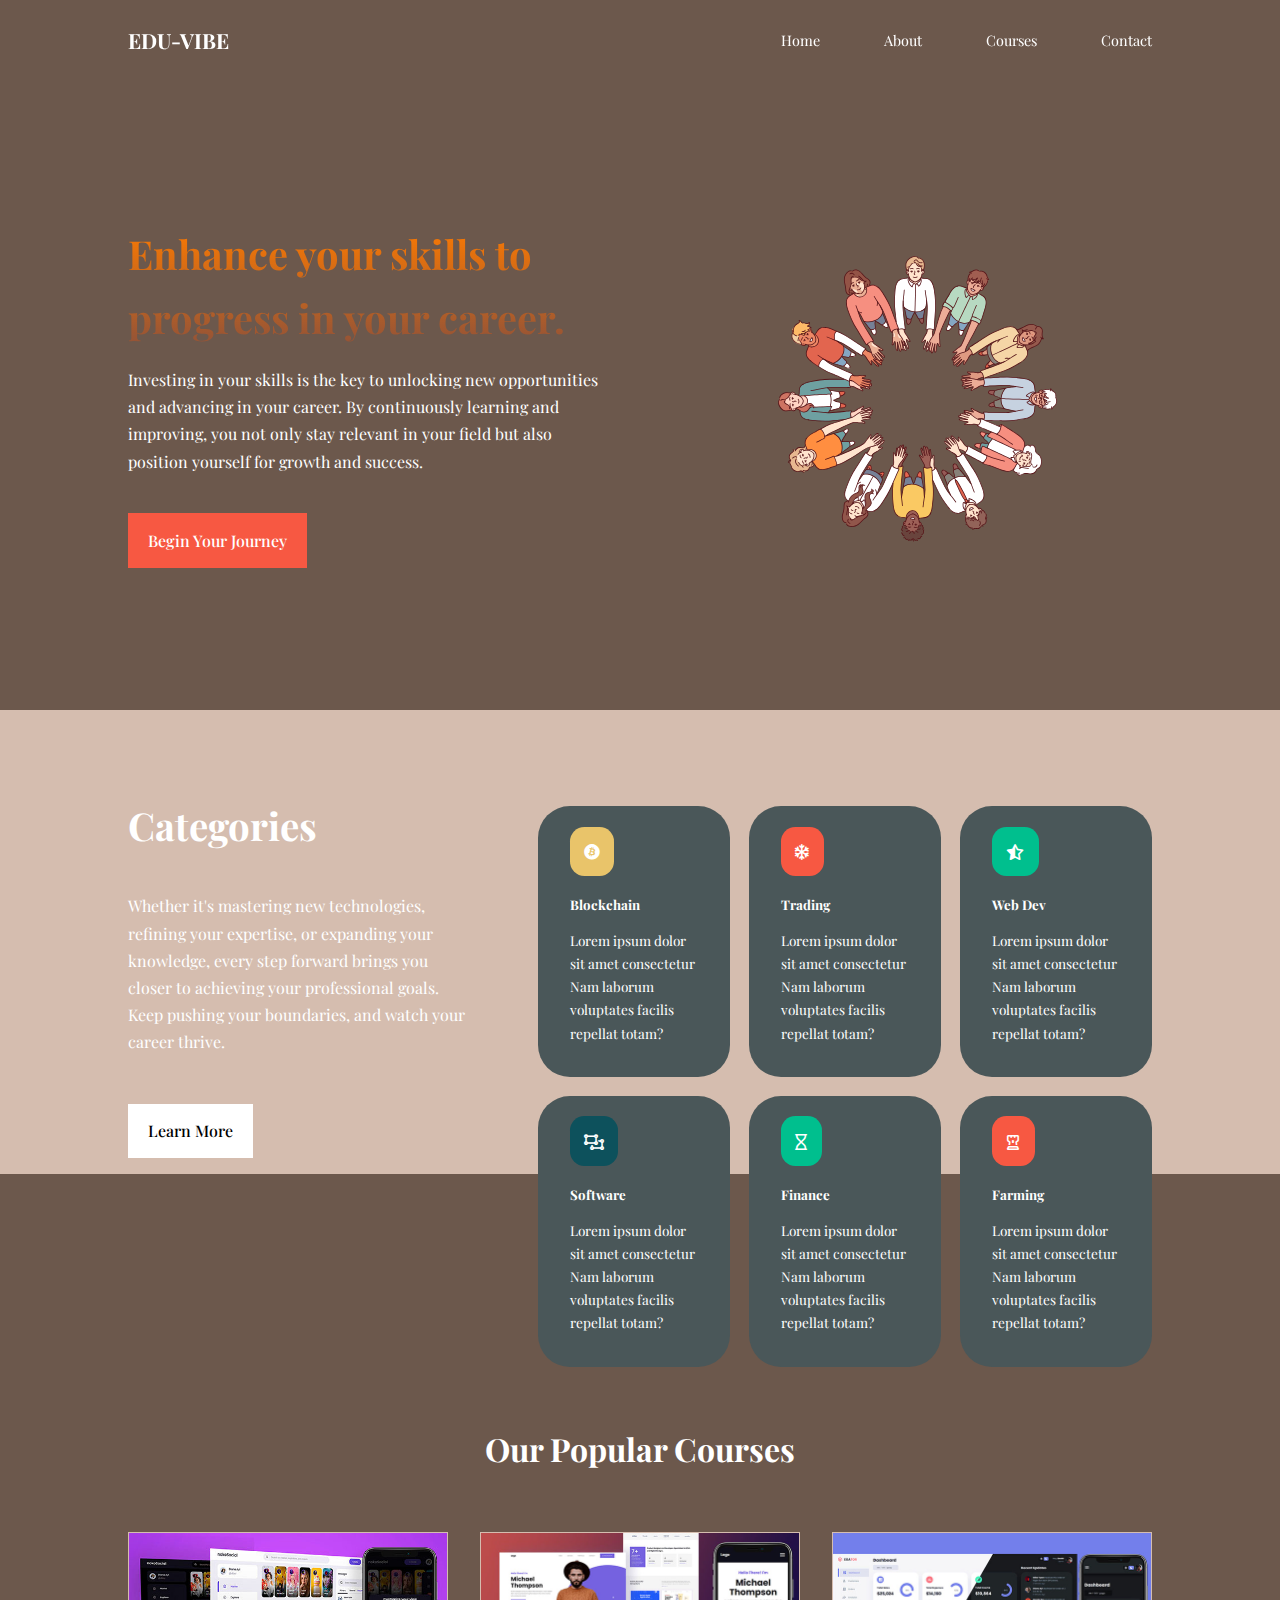
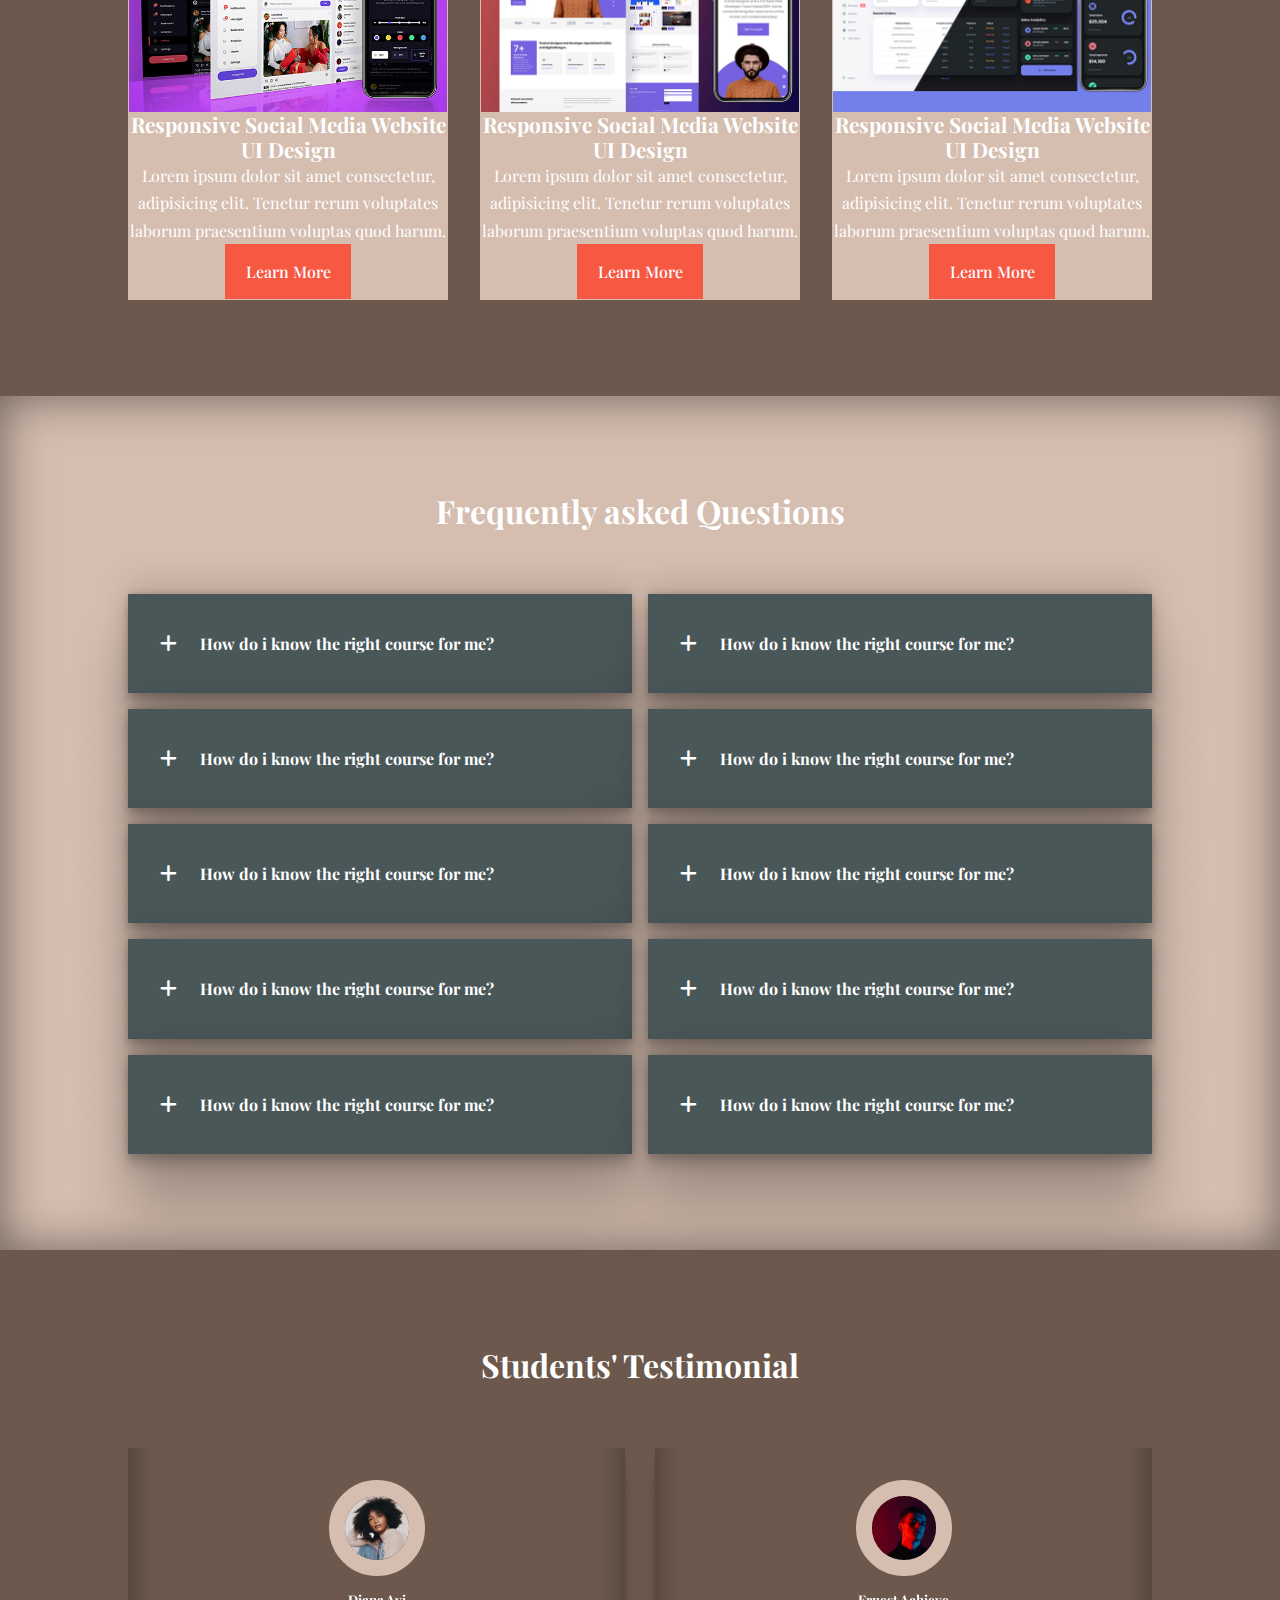
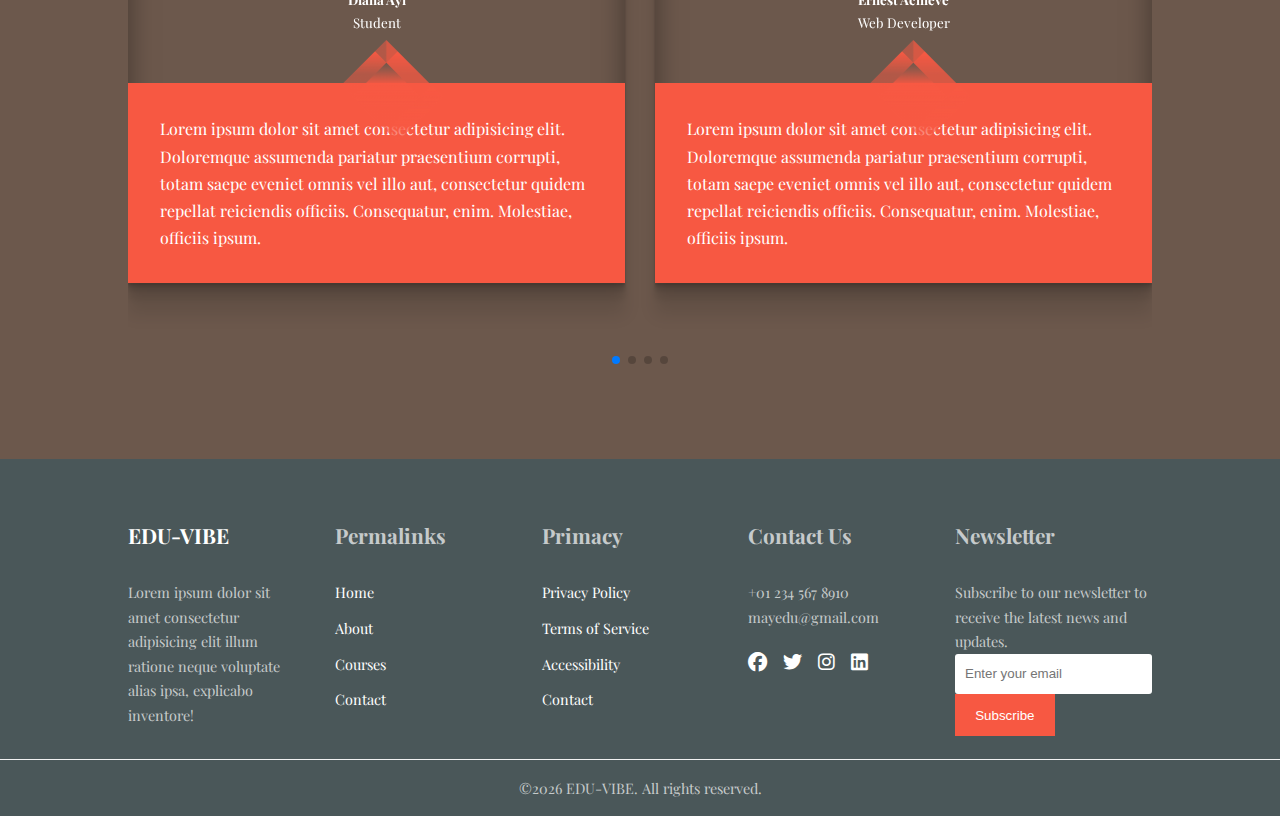
==== commit 96820a1d: "updated" ====
--- a/index.html
+++ b/index.html
@@ -402,7 +402,7 @@
                 <h4>Newsletter</h4>
                 <p>Subscribe to our newsletter to receive the latest news and updates.</p>
                 <form action="">
-                    <input type="email" placeholder="Enter your email">
+                    <input class="newsletter" type="email" placeholder="Enter your email">
                     <button type="submit" class="btn btn-primary">Subscribe</button>
                 </form>
             </div>
--- a/css/style.css
+++ b/css/style.css
@@ -419,6 +419,24 @@
   margin-bottom: 0.7rem;
 }
 
+footer ul li a:hover {
+  text-decoration: underline;
+  color: var(--color-light);
+}
+
+.footer__4 .newsletter {
+  height: 40px;
+  padding: 10px;
+  border-radius: 3px;
+}
+
+.footer__socials{
+  display: flex;
+  gap: 1rem;
+  font-size: 1.2rem;
+  margin-top: 1rem;
+}
+
 .footer__copyright {
   grid-column: 1 / -1;
   text-align: center;
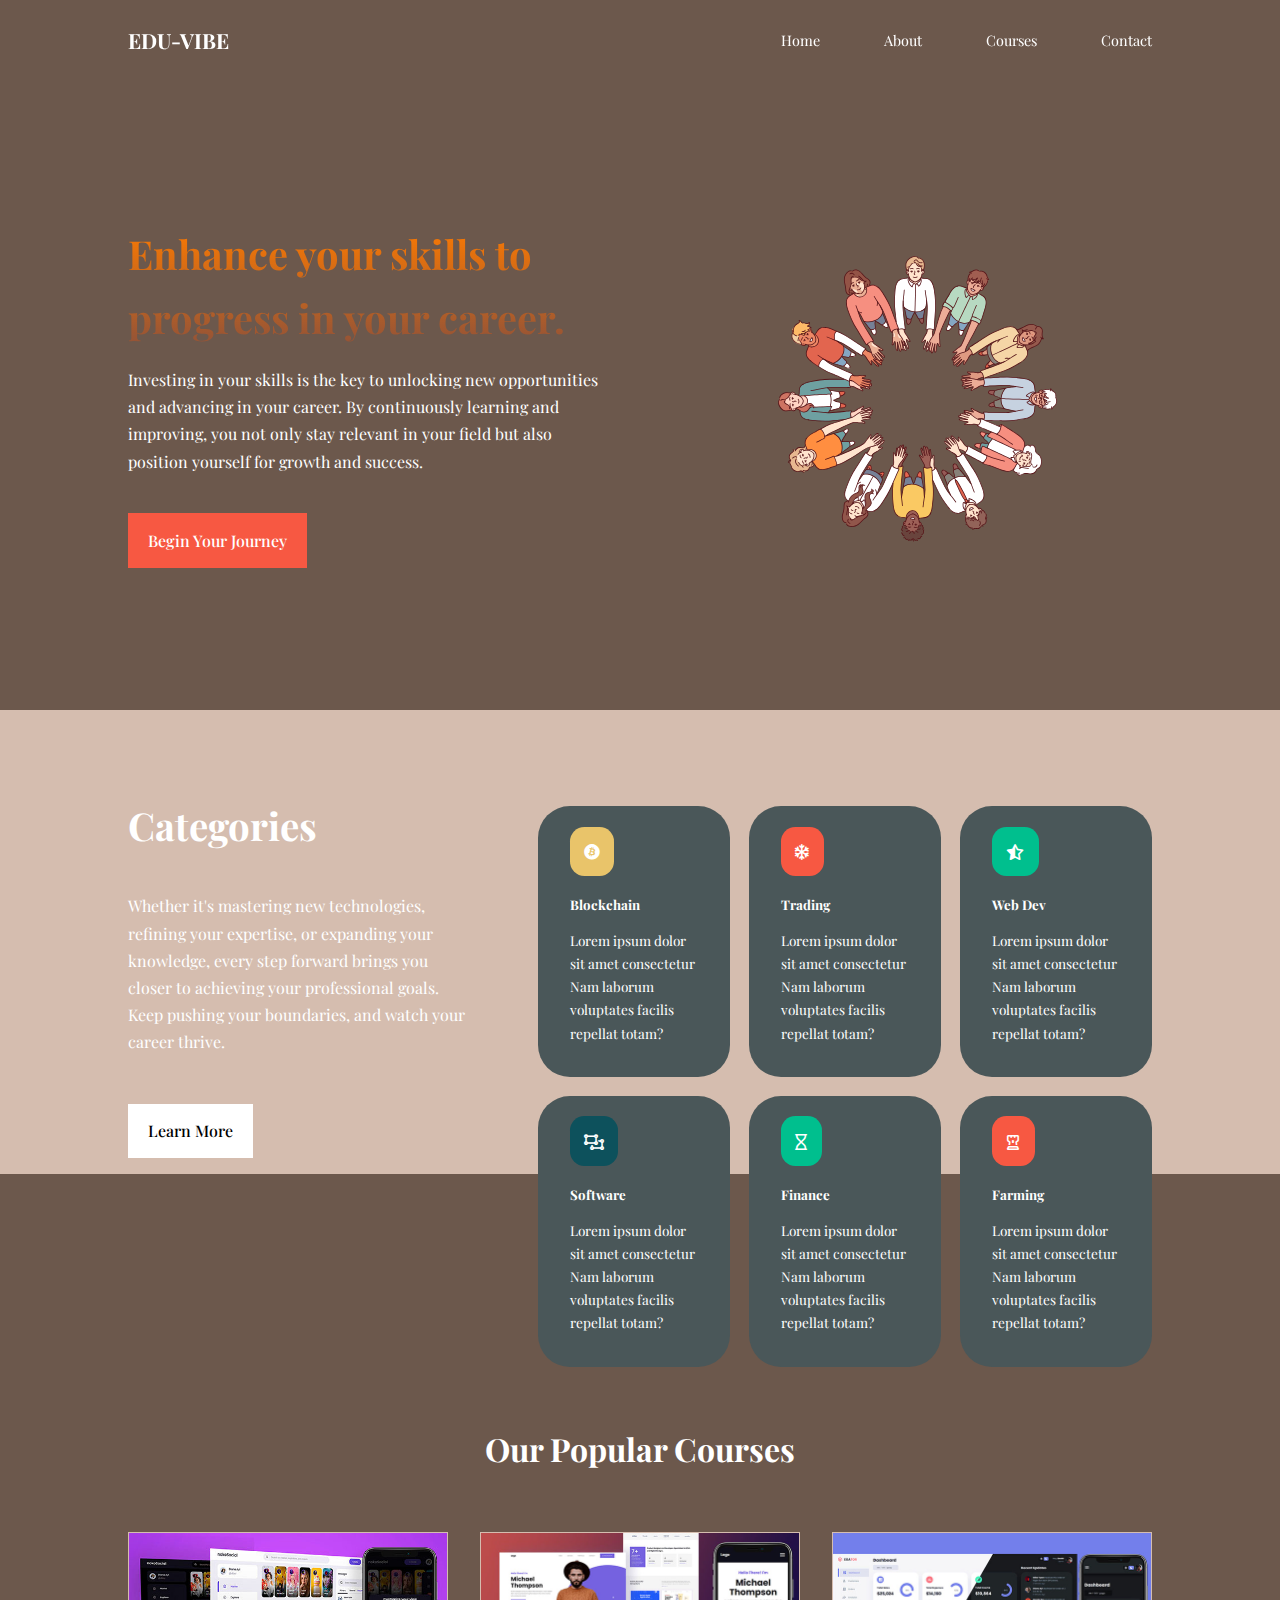
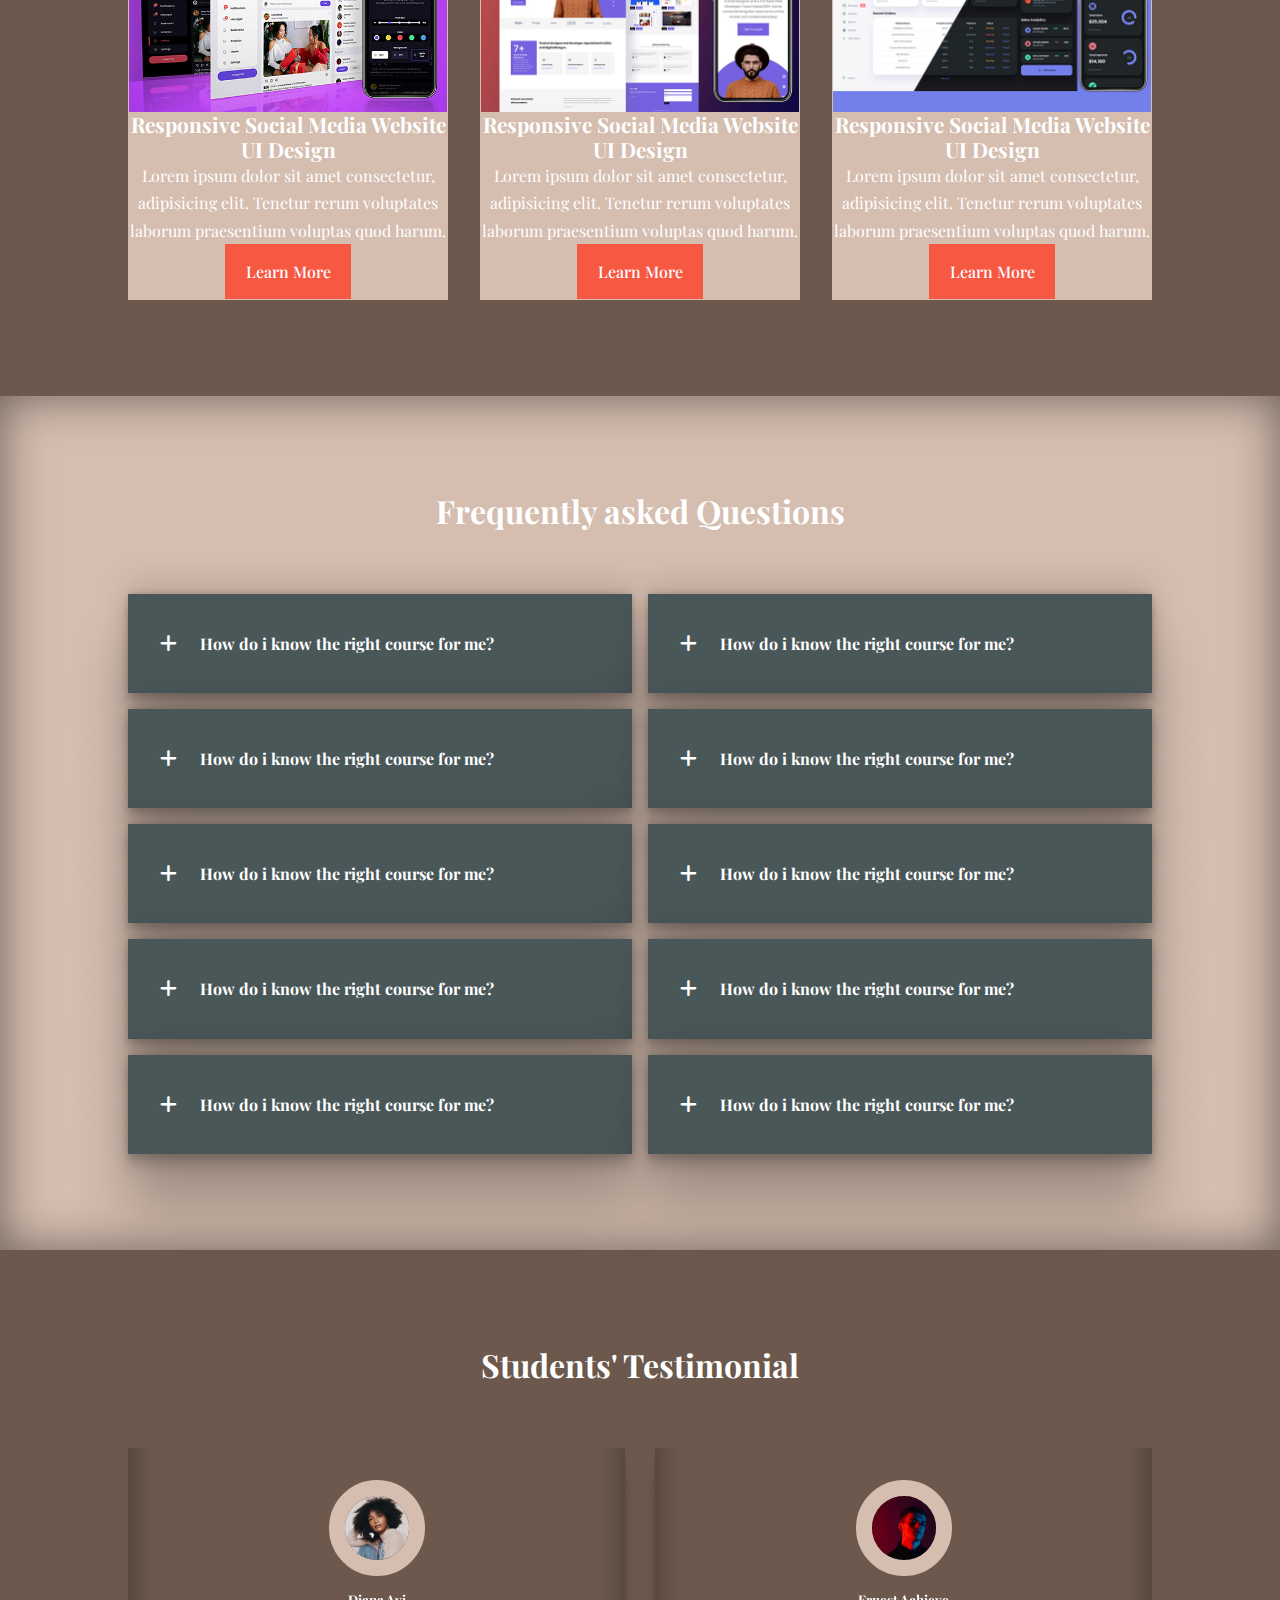
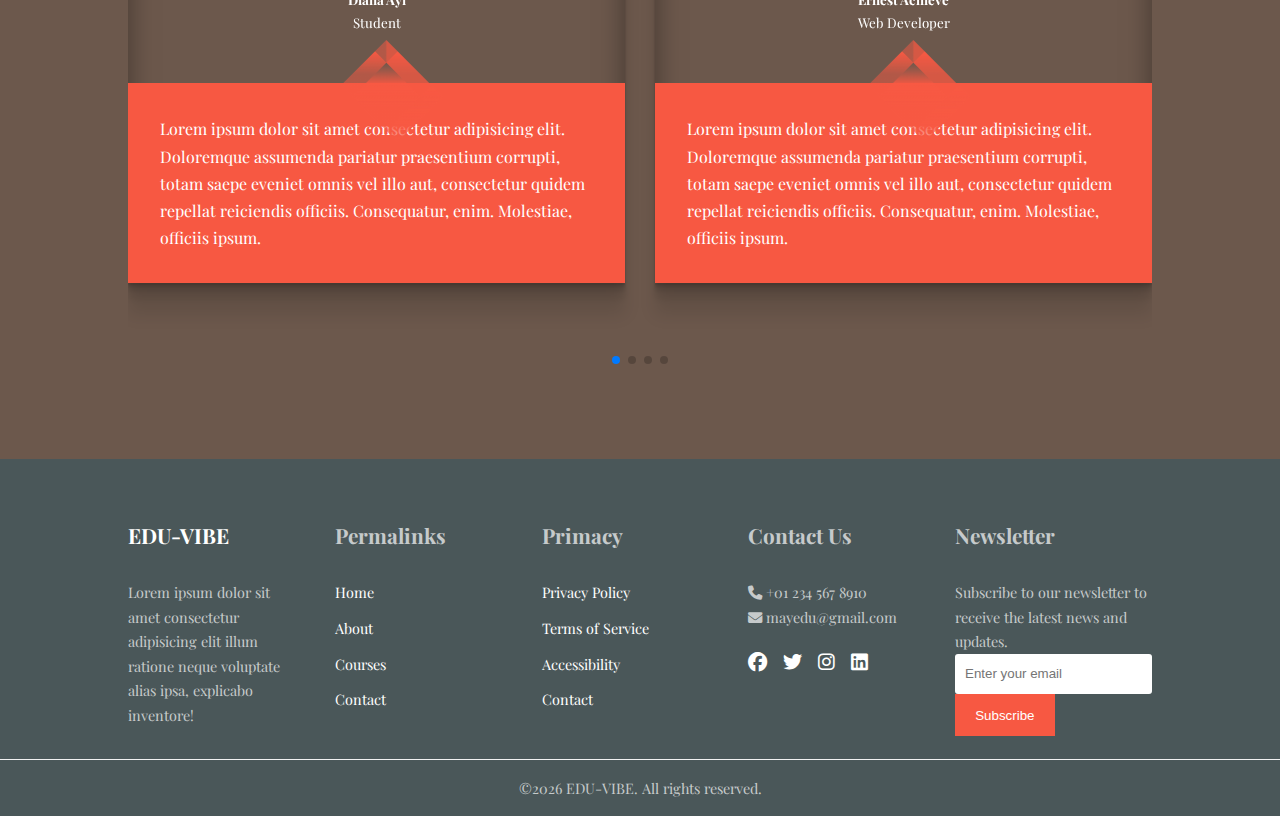
==== commit e1f6dc35: "updated" ====
--- a/index.html
+++ b/index.html
@@ -381,8 +381,8 @@
             <div class="footer__5">
                 <h4>Contact Us</h4>
                 <div>
-                    <p>+01 234 567 8910</p>
-                    <p>mayedu@gmail.com</p>
+                    <p> <i class="fa-solid fa-phone"></i> +01 234 567 8910</p>
+                    <p> <i class="fa-solid fa-envelope"></i> mayedu@gmail.com</p>
                 </div>
                 <ul class="footer__socials">
                     <li>
--- a/css/style.css
+++ b/css/style.css
@@ -430,7 +430,7 @@
   border-radius: 3px;
 }
 
-.footer__socials{
+.footer__socials {
   display: flex;
   gap: 1rem;
   font-size: 1.2rem;
@@ -442,3 +442,25 @@
   text-align: center;
   margin-top: 1rem;
 }
+
+/* ================ MEDIA QUERIES (TABLETS) ================ */
+
+@media screen and (max-width: 1024px) {
+  .container {
+    width: var(--container-width-md);
+  }
+  h1 {
+    font-size: 2.2rem;
+  }
+  h2 {
+    font-size: 1.7rem;
+  }
+  h3 {
+    font-size: 1.4rem;
+  }
+  h4 {
+    font-size: 1.2rem;
+  }
+
+  /* ================ NAVBAR ================ */
+}
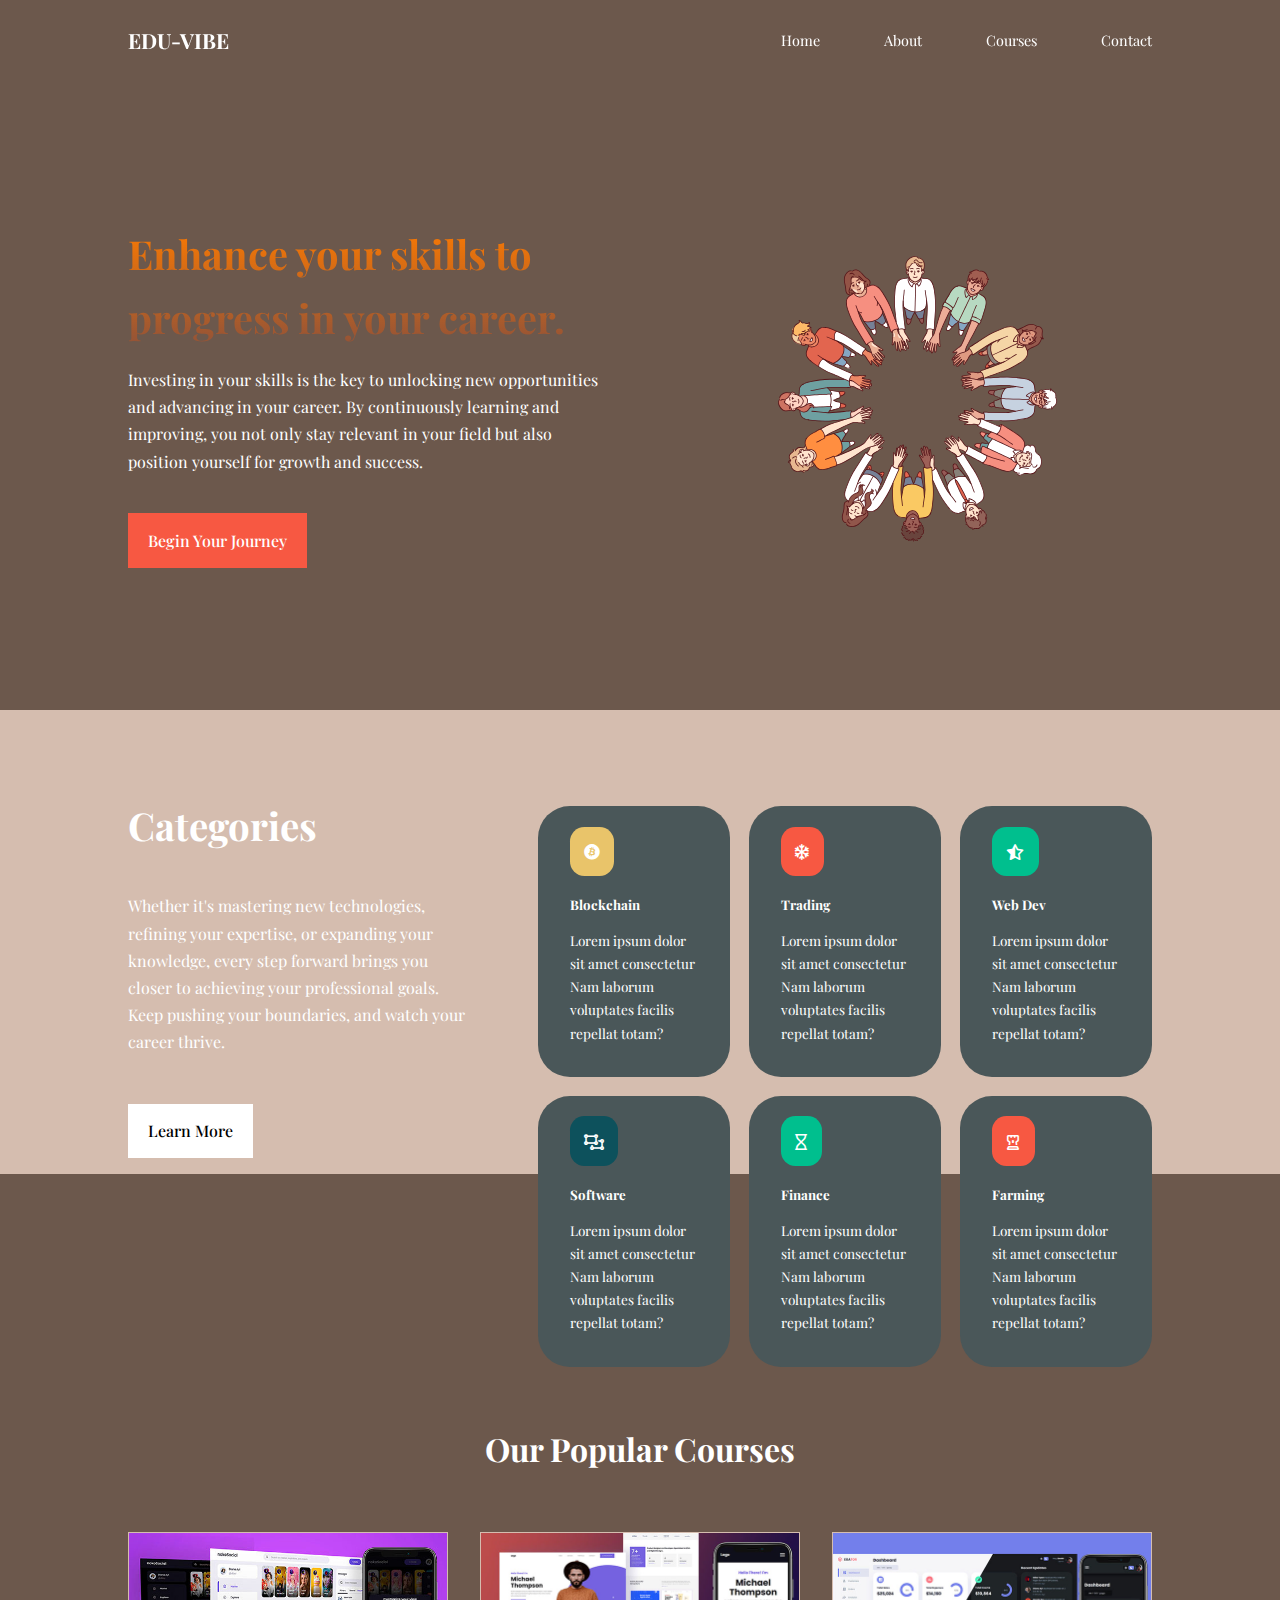
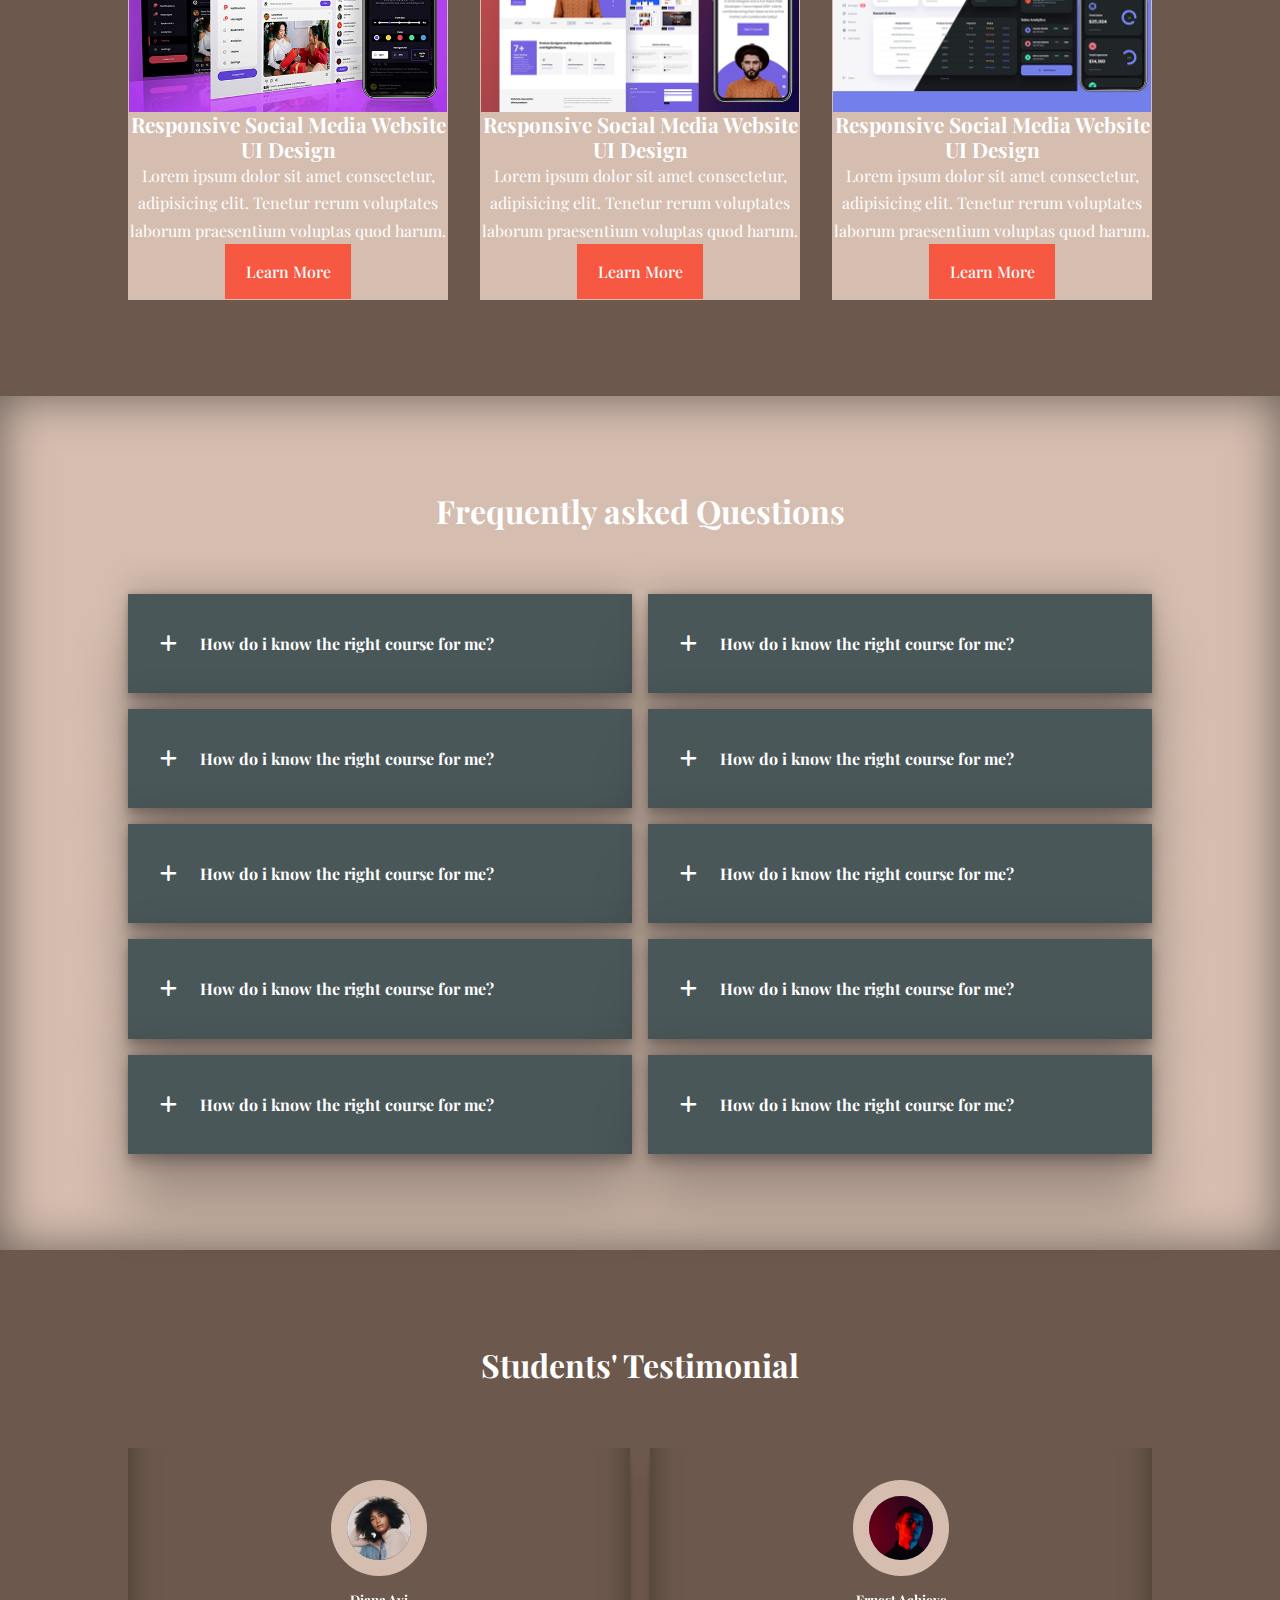
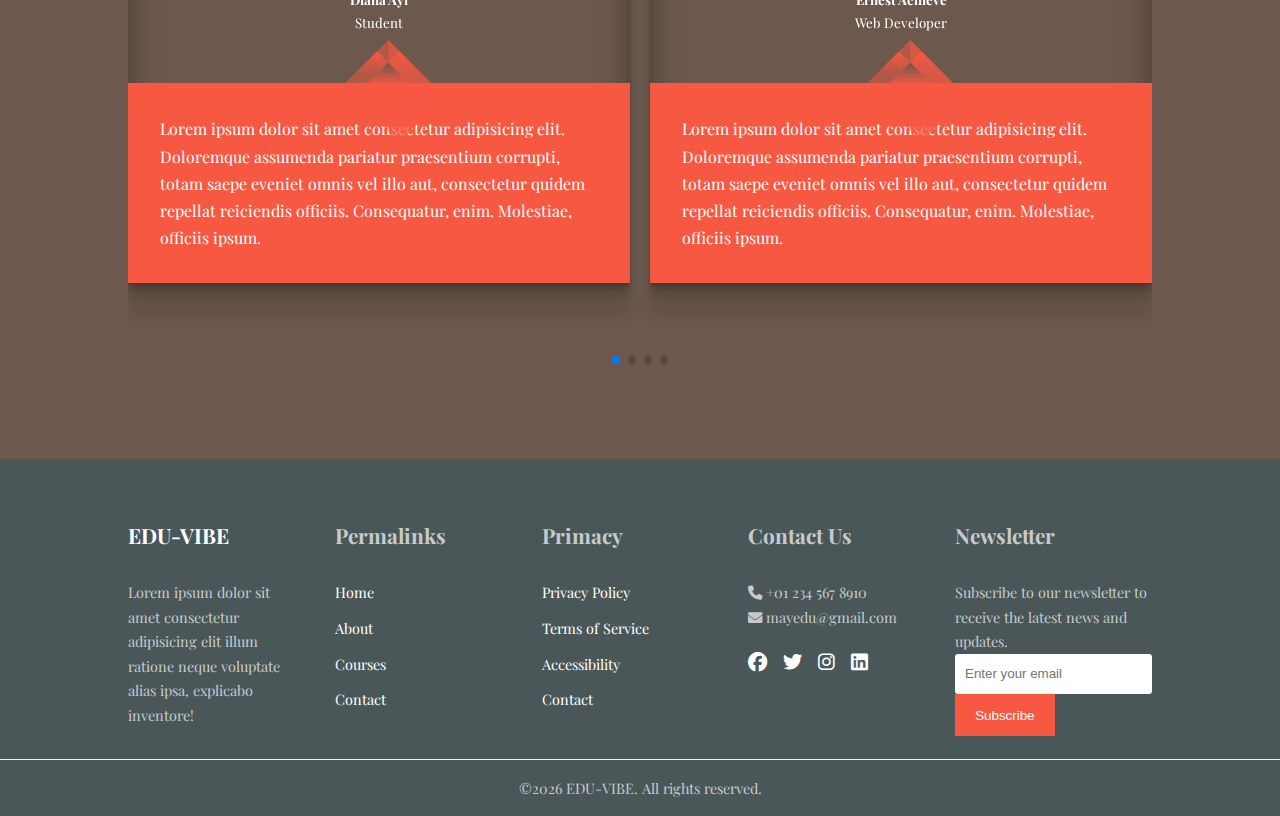
==== commit bee6255f: "updated" ====
--- a/index.html
+++ b/index.html
@@ -340,7 +340,7 @@
                     <p>
                         Lorem ipsum dolor sit amet consectetur adipisicing elit. Doloremque assumenda pariatur
                         praesentium corrupti, totam saepe eveniet omnis vel illo aut, consectetur quidem repellat
-                        reiciendis officiis.Totam saepe eveniet omnis vel illo aut, consectetur reiciendis officiis.
+                        reiciendis officiis.Totam saepe eveniet omnis vel illo aut.
                     </p>
                 </div>
             </article>
@@ -419,13 +419,20 @@
     <script src="https://cdn.jsdelivr.net/npm/swiper@11/swiper-bundle.min.js"></script>
     <script>
         var swiper = new Swiper(".mySwiper", {
-            slidesPerView: 2,
+            slidesPerView: 1,
             spaceBetween: 30,
             pagination: {
                 el: ".swiper-pagination",
                 clickable: true,
-            }
-            ,
+            }            ,
+
+            //when window is resized
+            breakpoints: {
+                600: {
+                    slidesPerView: 2,
+                    spaceBetween: 20,
+                }
+            },
         })
     </script>
 
--- a/css/style.css
+++ b/css/style.css
@@ -10,11 +10,6 @@
 }
 
 /*===== CSS Variables help to customize page  ===== */
-/* #d4a373
-#e9c46a
-#4a5759
-#d5bdaf
-#6c584c */
 :root {
   --color-primary: #e9c46a;
   --color-success: #00bf8e;
@@ -463,4 +458,201 @@
   }
 
   /* ================ NAVBAR ================ */
-}
+  nav button {
+    display: inline-block;
+    background: transparent;
+    font-size: 1.8rem;
+    color: var(--color-white);
+    cursor: pointer;
+  }
+
+  nav button#close-menu-btn {
+    display: none;
+  }
+  .nav__menu {
+    position: fixed;
+    top: 5rem;
+    right: 5%;
+    height: fit-content;
+    width: 18rem;
+    flex-direction: column;
+    gap: 0;
+  }
+  .nav__menu li {
+    width: 100%;
+    height: 5.8rem;
+    animation: animateNavItems 400ms linear forwards;
+    transform-origin: top right;
+    opacity: 0;
+  }
+
+  .nav__menu li:nth-child(2) {
+    animation-delay: 200ms;
+  }
+  .nav__menu li:nth-child(3) {
+    animation-delay: 400ms;
+  }
+  .nav__menu li:nth-child(4) {
+    animation-delay: 600ms;
+  }
+
+  @keyframes animateNavItems {
+    from {
+      opacity: 0;
+      transform: rotateZ(-90deg) rotateX(90deg) scale(0.1);
+    }
+    to {
+      opacity: 1;
+      transform: rotateZ(0) rotateX(0) scale(1);
+    }
+  }
+  .nav__menu li a {
+    background: var(--color-bg1);
+    box-shadow: -4rem 6rem 10rem rgba(0, 0, 0, 0.6);
+    width: 100%;
+    height: 100%;
+    display: grid;
+    place-items: center;
+    color: rgb(81, 71, 71);
+  }
+  .nav__menu li a:hover {
+    background: var(--color-bg2-variant);
+    color: var(--color-black);
+  }
+
+  /* ================ HEADER ================ */
+  header{
+    height: 67vh;
+    margin-bottom: 4rem;
+  }
+
+  .header__container{
+    grid-template-columns: 1fr;
+    gap: 0;
+    padding-bottom: 3rem;
+  }
+  .header__left .hero-text{
+    font-size: 1.5rem;
+    line-height: 25px;
+  }
+
+  /* ================ CATEGORIES ================ */
+
+.categories{
+height: auto;
+}
+.categories__container{
+  grid-template-columns: 1fr; 
+gap: 3rem;
+}
+.categories__left{
+  margin-right: 0;
+}
+
+  /* ================ POPULAR COURSES ================ */
+
+.course{
+  margin-top: 0;
+}
+.courses__container{
+  grid-template-columns: 1fr 1fr;
+  gap: 3rem;
+}
+  /* ================ FAQs ================ */
+  .faqs__container{
+    grid-template-columns: 1fr;
+  }
+.faq{
+  padding: 1.5rem;
+}
+
+  /* ================ TESTIMONIALS ================ */
+  .testimonials__container{
+    margin-bottom: 1rem;
+    }
+
+  /* ================ FOOTER ================ */
+.footer__container{
+  grid-template-columns: 1fr 1fr;
+  gap: 3rem;
+}
+}
+
+/* ================ MEDIA QUERIES (MOBILE) ================ */
+@media screen and (max-width:600px) {
+  .container {
+    width: var(--container-width-sm);
+  }
+
+  /* ================ NAVBAR ================ */
+  .nav__menu {
+    right: 3%;
+  }
+  .nav__container{
+   padding-right: 1rem;
+  }
+
+  /* ================ HEADER ================ */
+  header {
+    height: 100vh;
+  }
+
+  .header__container {
+    grid-template-columns: 1fr;
+    text-align: center;
+    margin-top: 0;
+  }
+
+  .header__left .hero-text {
+    font-size: 1.2rem;
+    line-height: 20px;
+  }
+
+  /* ================ CATEGORIES ================ */
+  .categories__right {
+    grid-template-columns: 1fr 1fr;
+    gap: 0.7rem;
+  }
+
+  .category{
+    padding: 1rem;
+    border-radius: 1rem;
+  }
+
+  .categories__icon {
+    margin-top: 4px;
+    display: inline-block;
+  }
+
+  /* ================ POPULAR COURSES ================ */
+  .courses {
+    margin-top: 0;
+  }
+
+  .courses__container {
+    grid-template-columns: 1fr;
+      }
+
+  /* ================ FAQs ================ */
+  .faqs__container {
+    grid-template-columns: 1fr;
+  }
+
+  .faq {
+    padding: 1.5rem;
+  }
+
+  /* ================ TESTIMONIALS ================ */
+  .testimonial__body{
+    padding: 1rem;
+  }
+  .testimonials__container {
+    margin-bottom: 1rem;
+  }
+
+  /* ================ FOOTER ================ */
+  .footer__container {
+    grid-template-columns: 1fr;
+    gap: 3rem;
+  }
+}
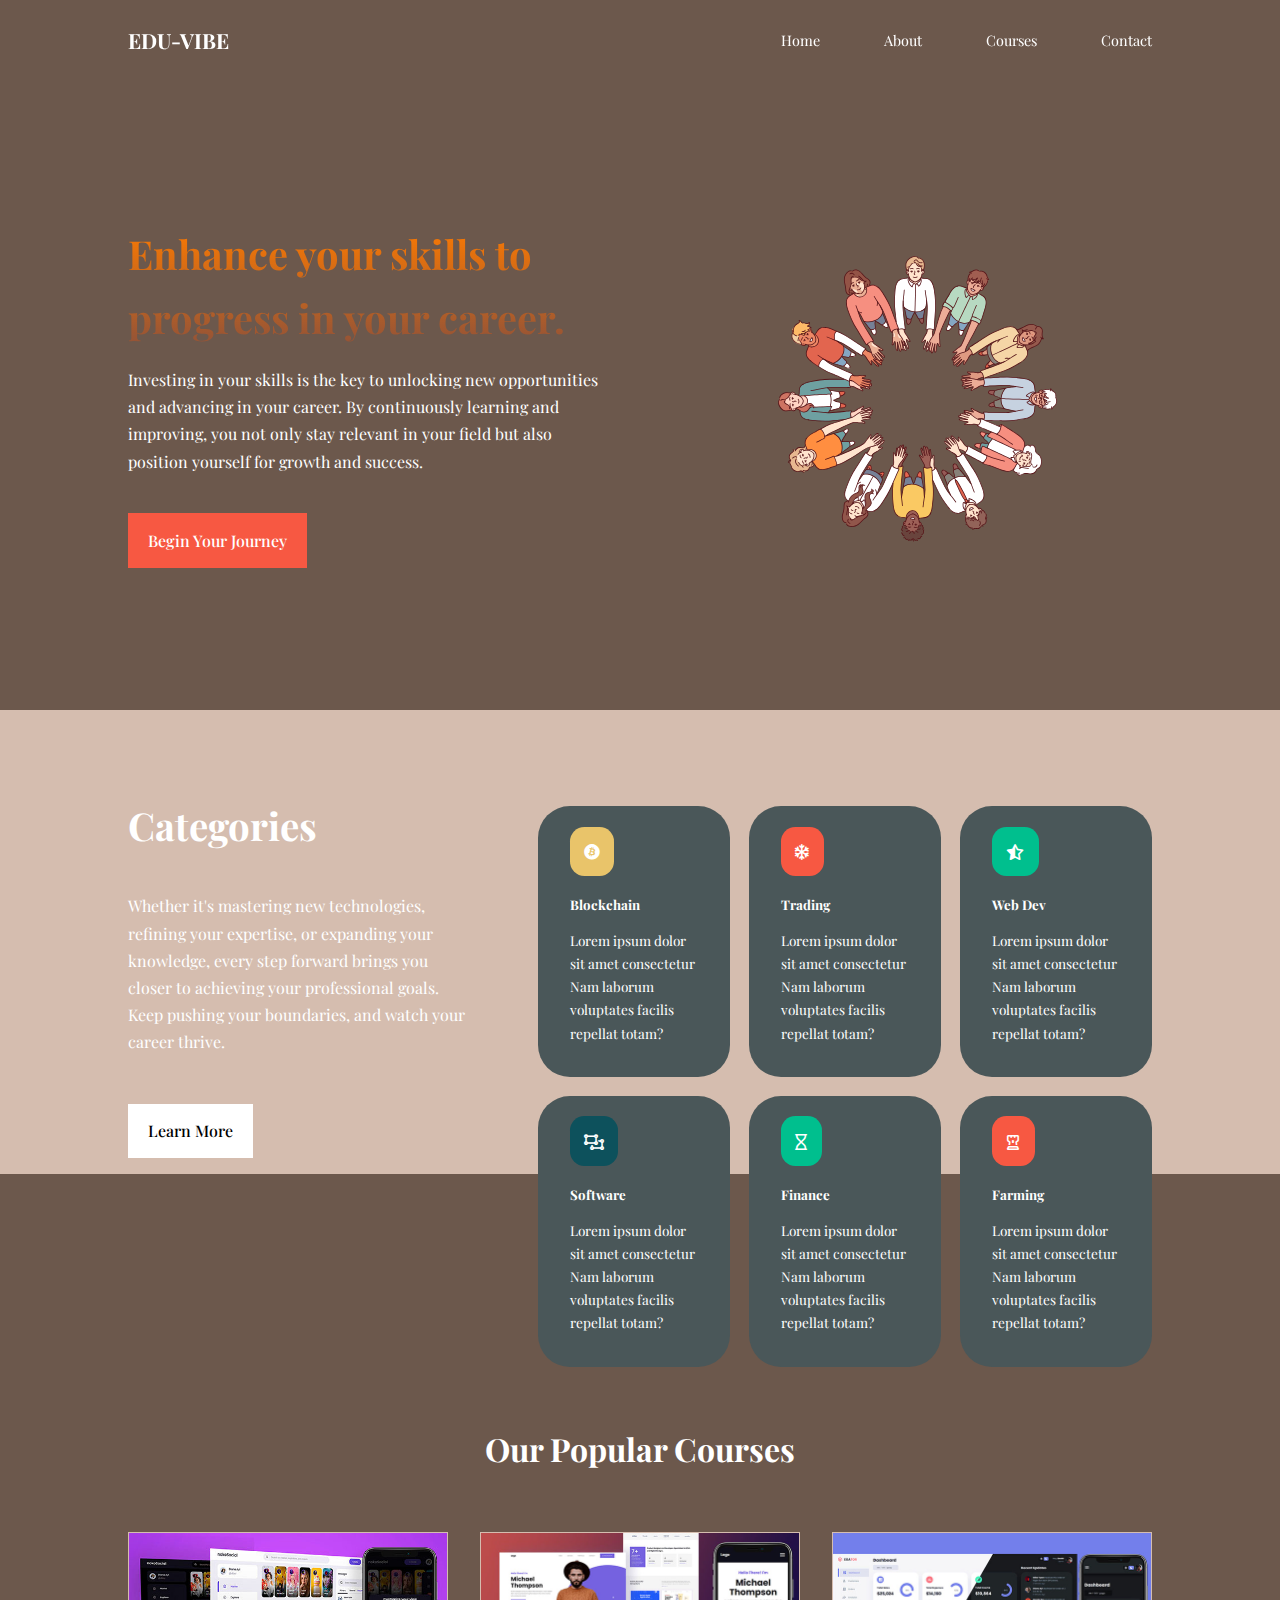
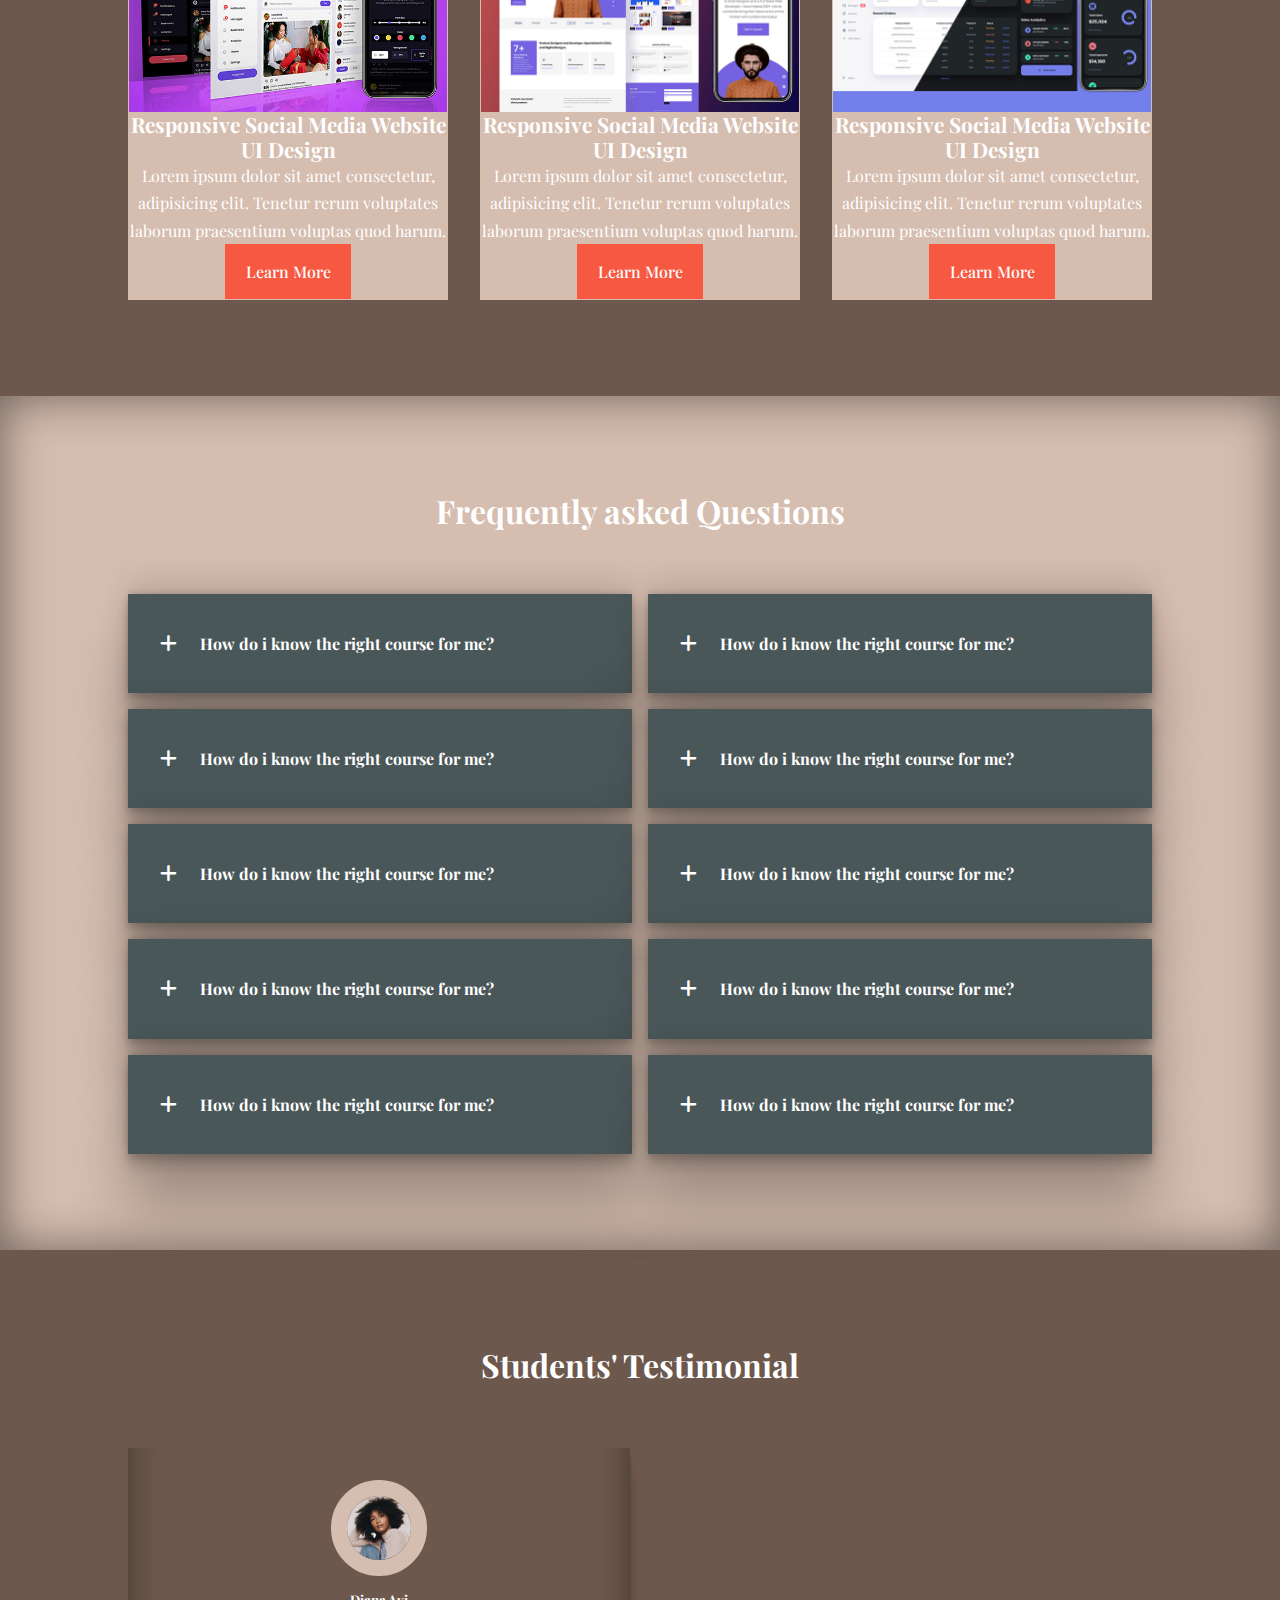
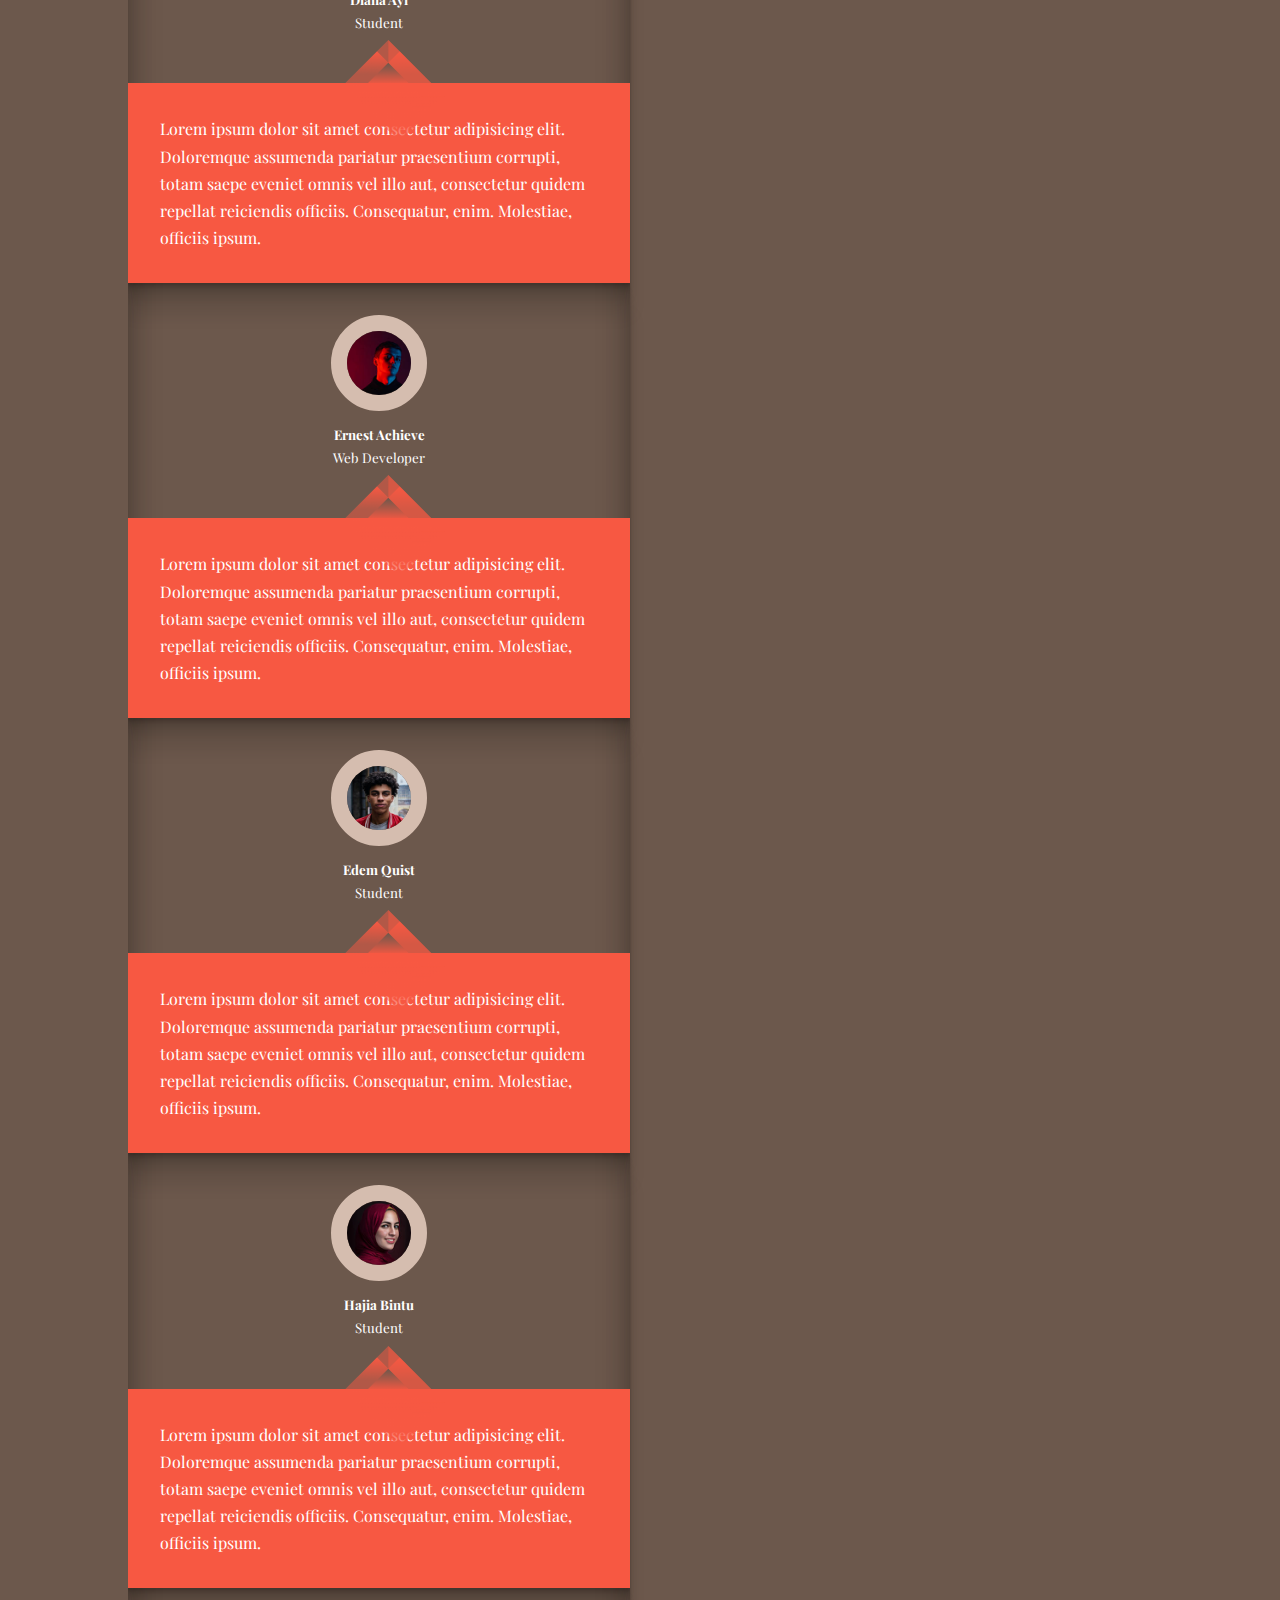
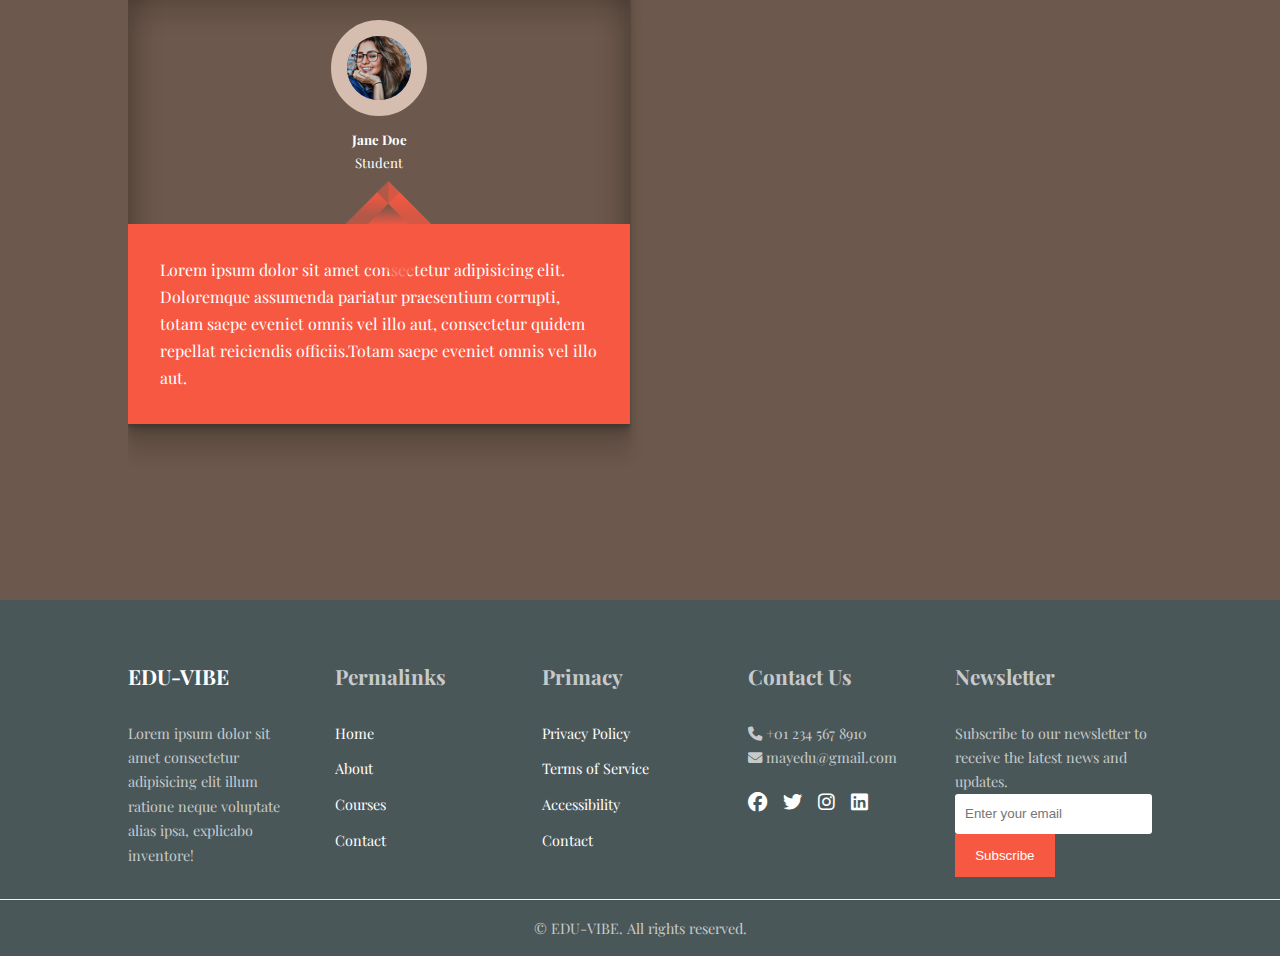
==== commit d9bd9087: "implemeting about page" ====
--- a/index.html
+++ b/index.html
@@ -19,13 +19,7 @@
     <link href="https://fonts.googleapis.com/css2?family=Playfair+Display:ital,wght@0,400..900;1,400..900&display=swap"
         rel="stylesheet">
 
-    <!-- Swiper  -->
-    <link rel="stylesheet" href="https://cdn.jsdelivr.net/npm/swiper@11/swiper-bundle.min.css" />
-
-
-    <script src="./main.js" defer></script>
-
-</head>
+  </head>
 
 <body>
     <!--============ NAVBAR ============== -->
--- a/css/style.css
+++ b/css/style.css
@@ -653,6 +653,14 @@
   /* ================ FOOTER ================ */
   .footer__container {
     grid-template-columns: 1fr;
+    text-align: center;
     gap: 3rem;
   }
-}
+  .footer__1 p {
+    margin: 1rem auto;
+  }
+
+  .footer__socials {
+    justify-content: center;
+  }
+}
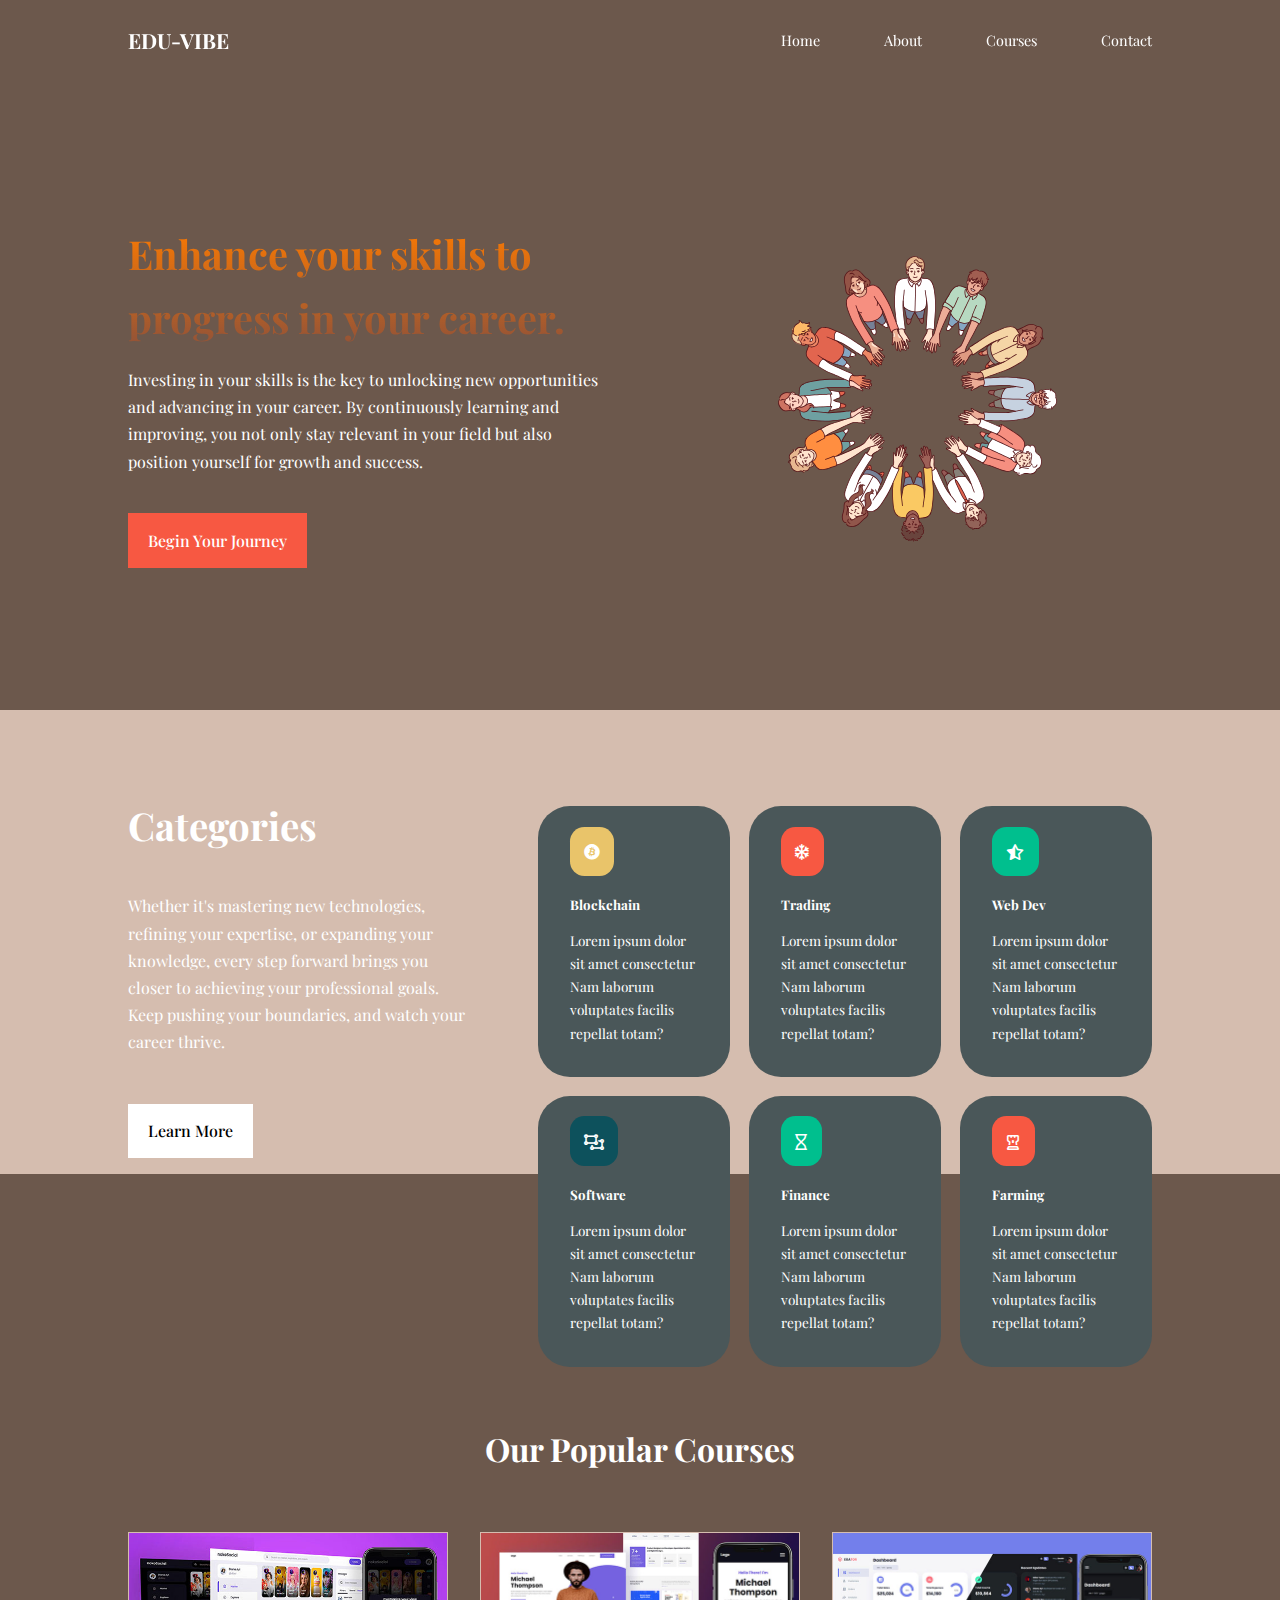
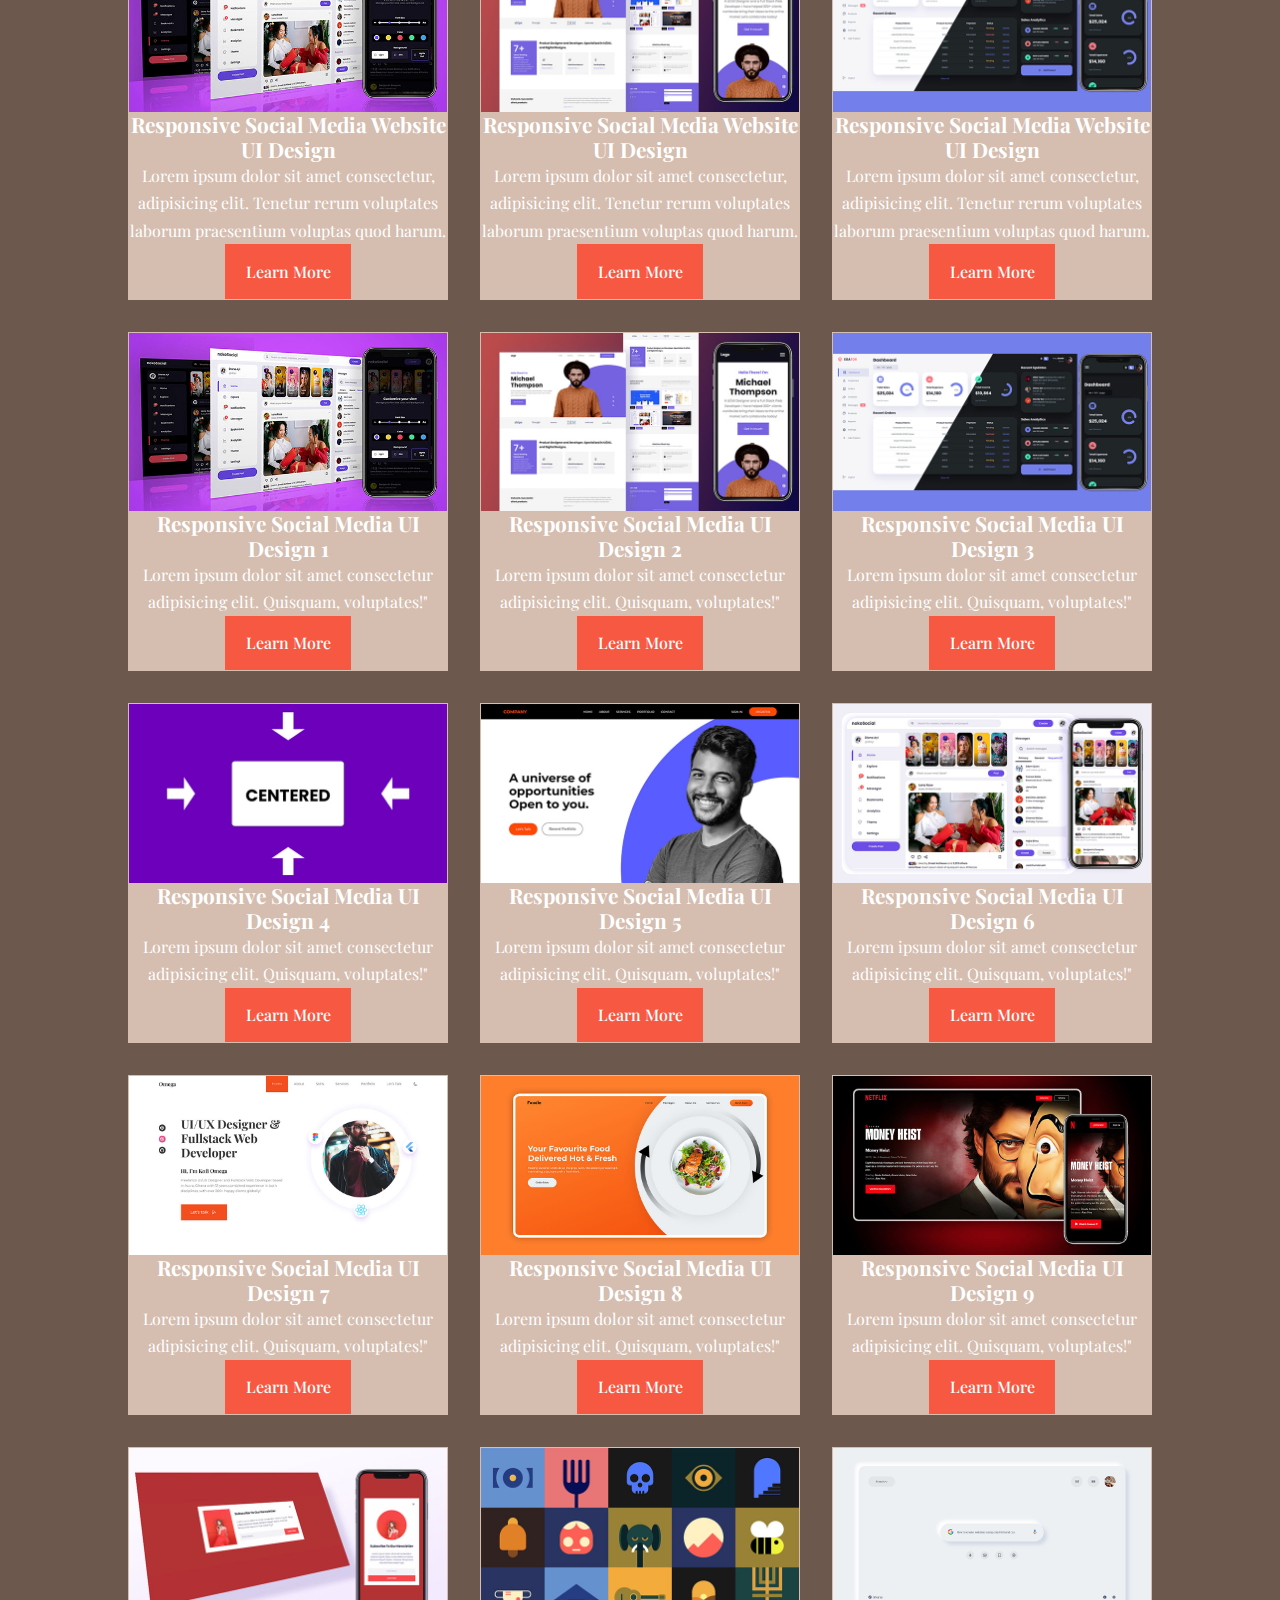
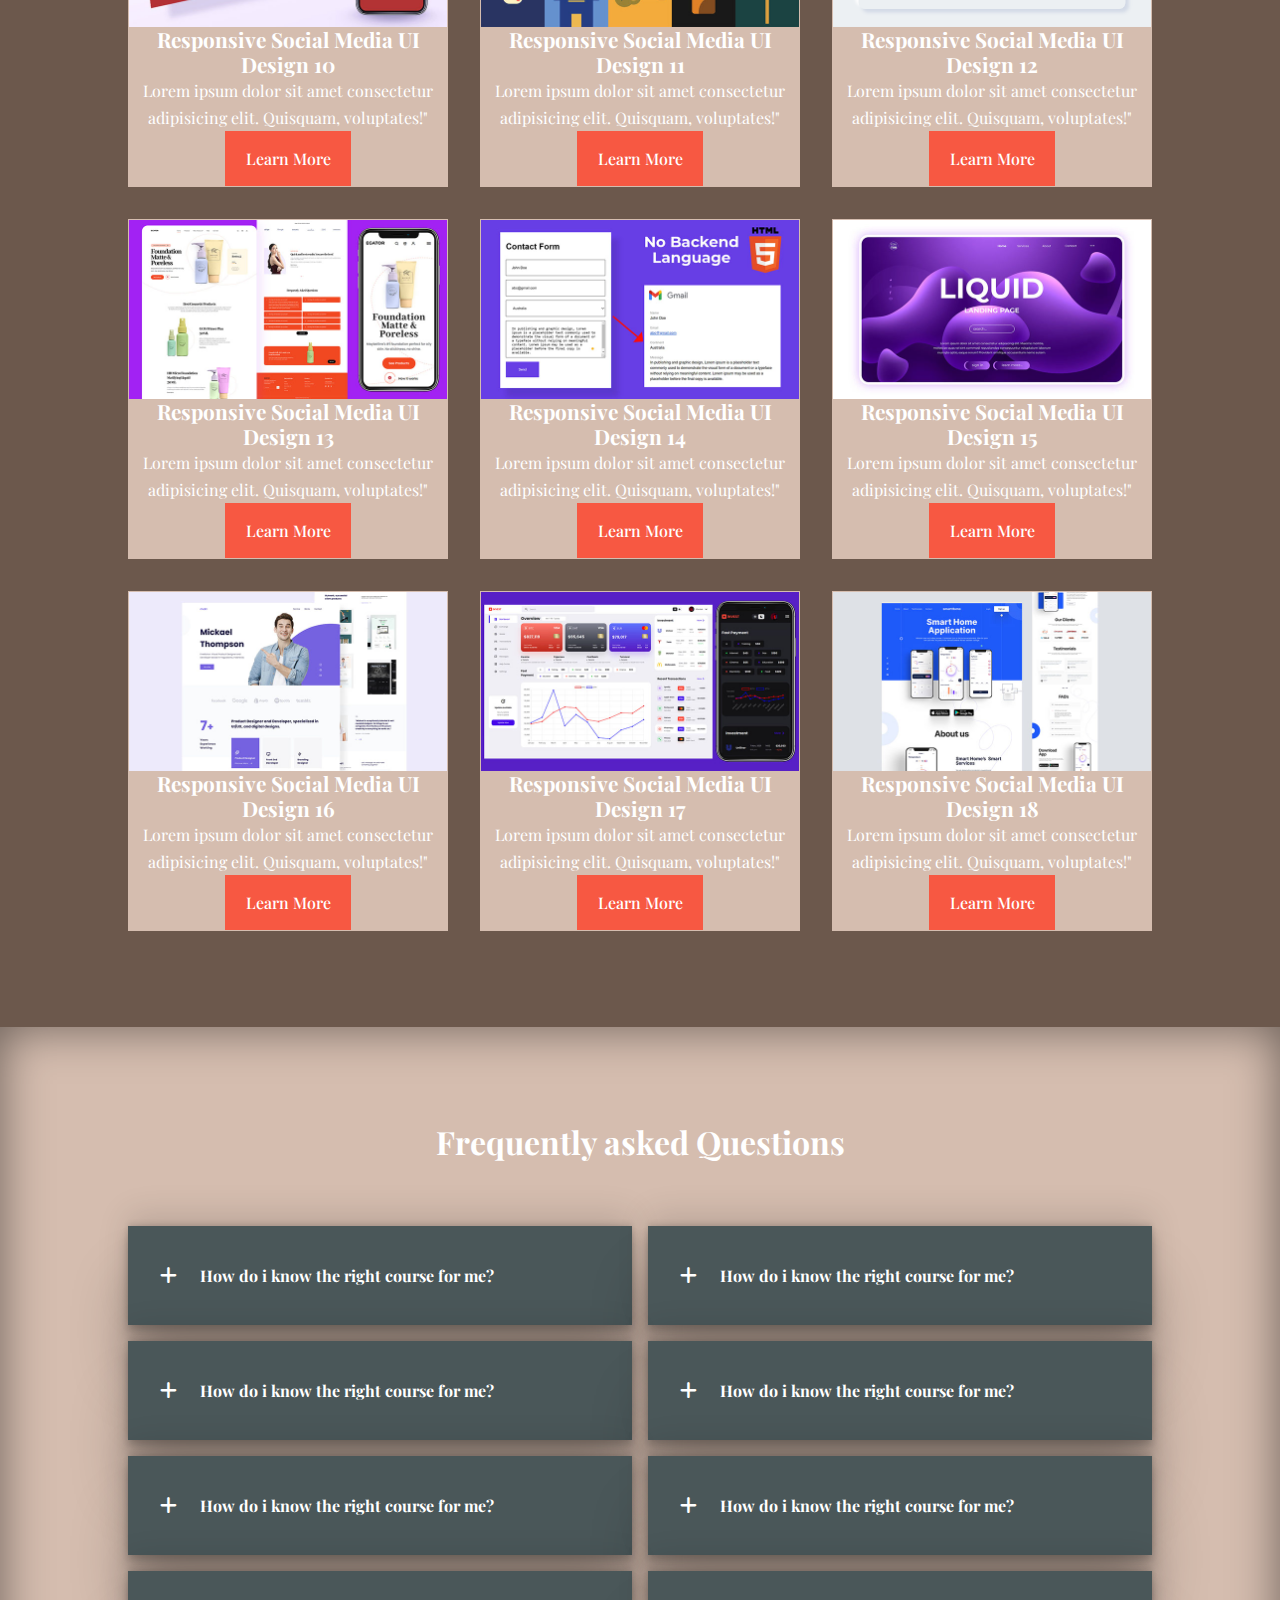
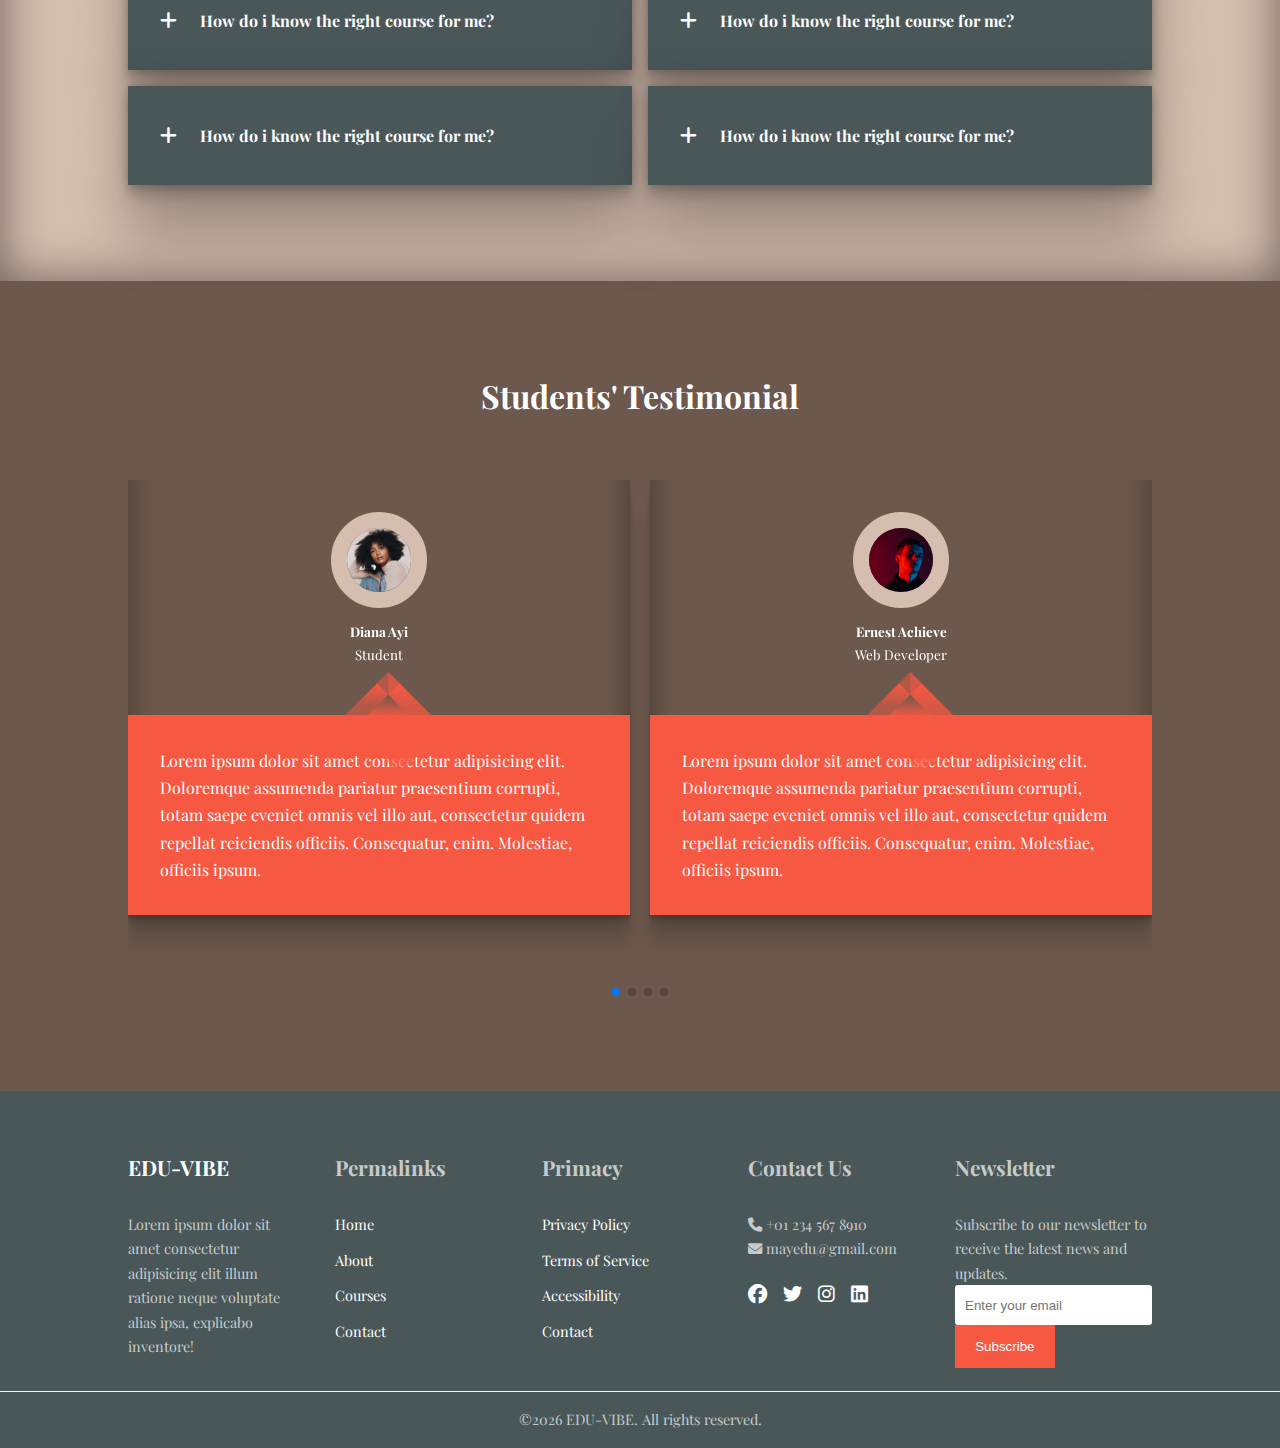
==== commit 23cc24cc: "completed" ====
--- a/index.html
+++ b/index.html
@@ -19,6 +19,11 @@
     <link href="https://fonts.googleapis.com/css2?family=Playfair+Display:ital,wght@0,400..900;1,400..900&display=swap"
         rel="stylesheet">
 
+    <!-- Swiper  -->
+    <link rel="stylesheet" href="https://cdn.jsdelivr.net/npm/swiper@11/swiper-bundle.min.css" />
+
+    <script src="./main.js" defer></script>
+    
   </head>
 
 <body>
--- a/css/style.css
+++ b/css/style.css
@@ -470,6 +470,7 @@
     display: none;
   }
   .nav__menu {
+    display: none;
     position: fixed;
     top: 5rem;
     right: 5%;
